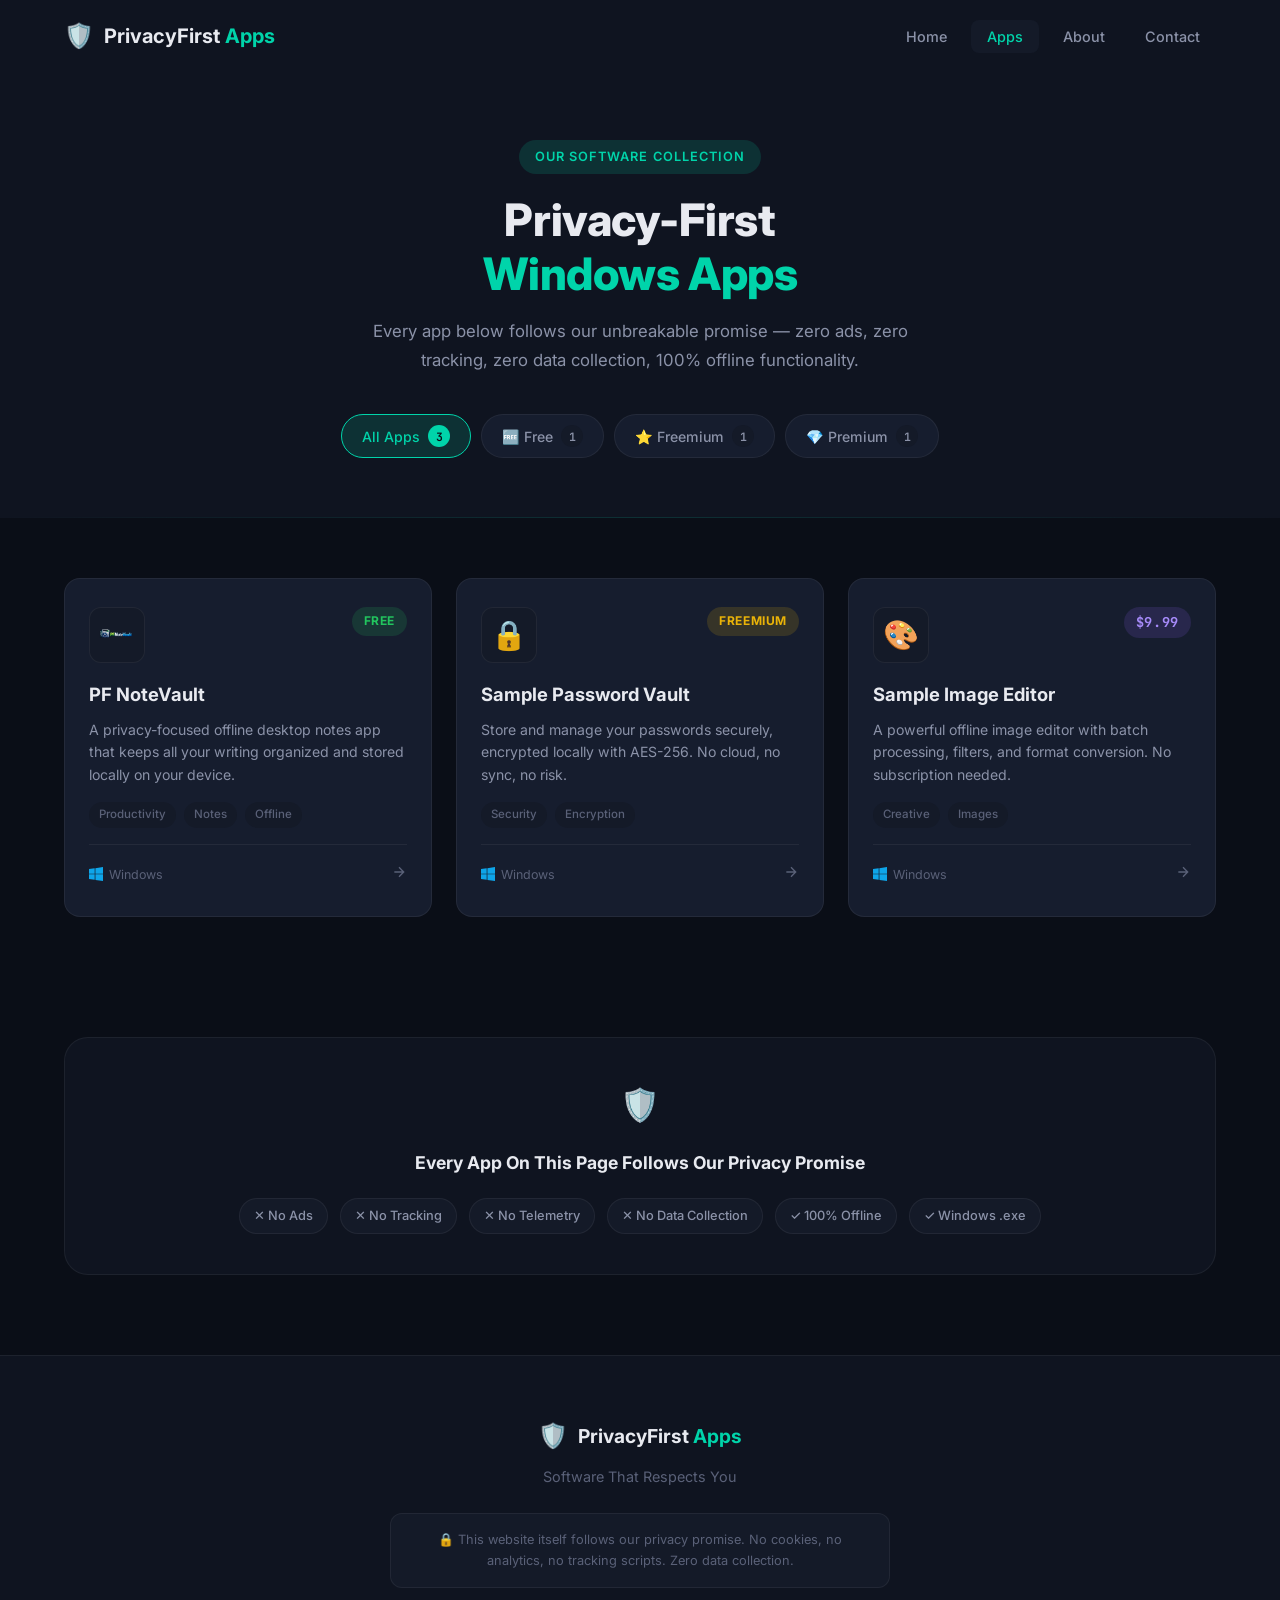
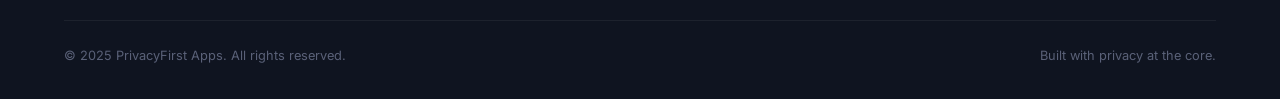
==== apps.html @ 4404ac3d "Update apps.html" ====
<!DOCTYPE html>
<html lang="en">
<head>
    <meta charset="UTF-8">
    <meta name="viewport" content="width=device-width, initial-scale=1.0">
    <meta name="description" content="Browse all PrivacyFirst Apps — privacy-first Windows desktop applications with no ads, no tracking, and full offline support.">
    <title>All Apps — PrivacyFirst Apps</title>

    <link rel="stylesheet" href="style.css">
    <link rel="stylesheet" href="app-styles.css">
    <link rel="icon" href="data:image/svg+xml,<svg xmlns='http://www.w3.org/2000/svg' viewBox='0 0 100 100'><text y='.9em' font-size='90'>🛡️</text></svg>">

    <link rel="preconnect" href="https://fonts.googleapis.com">
    <link rel="preconnect" href="https://fonts.gstatic.com" crossorigin>
    <link href="https://fonts.googleapis.com/css2?family=Inter:wght@300;400;500;600;700;800;900&family=JetBrains+Mono:wght@400;500&display=swap" rel="stylesheet">
</head>
<body>

    <!-- ===== NAVIGATION ===== -->
    <nav class="navbar scrolled" id="navbar">
        <div class="container nav-container">
            <a href="index.html" class="nav-brand">
                <span class="brand-icon">🛡️</span>
                <span class="brand-text">PrivacyFirst <span class="brand-accent">Apps</span></span>
            </a>
            <button class="nav-toggle" id="navToggle" aria-label="Toggle menu">
                <span class="hamburger"></span>
            </button>
            <ul class="nav-links" id="navLinks">
                <li><a href="index.html" class="nav-link">Home</a></li>
                <li><a href="apps.html" class="nav-link active">Apps</a></li>
                <li><a href="index.html#about" class="nav-link">About</a></li>
                <li><a href="index.html#contact" class="nav-link">Contact</a></li>
            </ul>
        </div>
    </nav>

    <!-- ===== APP STORE HERO ===== -->
    <section class="store-hero">
        <div class="container">
            <div class="store-hero-content">
                <span class="section-tag">Our Software Collection</span>
                <h1 class="section-title">Privacy-First<br><span class="highlight">Windows Apps</span></h1>
                <p class="section-subtitle">Every app below follows our unbreakable promise — zero ads, zero tracking, zero data collection, 100% offline functionality.</p>
            </div>

            <!-- FILTER BUTTONS -->
            <div class="store-filters">
                <button class="filter-btn active" data-filter="all">
                    All Apps
                    <span class="filter-count" id="count-all">0</span>
                </button>
                <button class="filter-btn" data-filter="free">
                    🆓 Free
                    <span class="filter-count" id="count-free">0</span>
                </button>
                <button class="filter-btn" data-filter="freemium">
                    ⭐ Freemium
                    <span class="filter-count" id="count-freemium">0</span>
                </button>
                <button class="filter-btn" data-filter="paid">
                    💎 Premium
                    <span class="filter-count" id="count-paid">0</span>
                </button>
            </div>
        </div>
    </section>

    <!-- ===== APP GRID ===== -->
    <section class="store-grid-section">
        <div class="container">
            <div class="app-grid" id="appGrid">

                               <!-- APP 1: PF NoteVault -->
                <a href="apps/pf-notevault.html" class="app-card" data-category="free">
                    <div class="app-card-header">
                            <div class="app-icon-wrapper">
                            <img src="assets/images/pf-notevault-icon.png" 
                                 alt="PF NoteVault" 
                                 style="width: 40px; height: 40px; border-radius: 8px;">
                        </div>
                        <span class="app-pricing free">Free</span>
                    </div>
                    <h3 class="app-name">PF NoteVault</h3>
                    <p class="app-short-desc">A privacy-focused offline desktop notes app that keeps all your writing organized and stored locally on your device.</p>
                    <div class="app-card-tags">
                        <span class="app-tag">Productivity</span>
                        <span class="app-tag">Notes</span>
                        <span class="app-tag">Offline</span>
                    </div>
                    <div class="app-card-footer">
                        <span class="app-platform">
                            <svg width="14" height="14" viewBox="0 0 24 24" fill="currentColor"><path d="M0 3.449L9.75 2.1v9.451H0m10.949-9.602L24 0v11.4H10.949M0 12.6h9.75v9.451L0 20.699M10.949 12.6H24V24l-12.9-1.801"/></svg>
                            Windows
                        </span>
                        <span class="app-card-arrow">
                            <svg width="16" height="16" viewBox="0 0 24 24" fill="none" stroke="currentColor" stroke-width="2"><path d="M5 12h14M12 5l7 7-7 7"/></svg>
                        </span>
                    </div>
                </a>

                <!--
                ==========================================
                TO ADD MORE APPS LATER:
                1. Copy the app card above
                2. Paste it below
                3. Change: href, data-category, emoji, 
                   name, description, tags, pricing
                ==========================================
                -->

                <!-- APP 2: EXAMPLE FREEMIUM APP -->
                <a href="apps/sample-app-2.html" class="app-card" data-category="freemium">
                    <div class="app-card-header">
                        <div class="app-icon-wrapper">
                            <span class="app-icon-emoji">🔒</span>
                        </div>
                        <span class="app-pricing freemium">Freemium</span>
                    </div>
                    <h3 class="app-name">Sample Password Vault</h3>
                    <p class="app-short-desc">Store and manage your passwords securely, encrypted locally with AES-256. No cloud, no sync, no risk.</p>
                    <div class="app-card-tags">
                        <span class="app-tag">Security</span>
                        <span class="app-tag">Encryption</span>
                    </div>
                    <div class="app-card-footer">
                        <span class="app-platform">
                            <svg width="14" height="14" viewBox="0 0 24 24" fill="currentColor"><path d="M0 3.449L9.75 2.1v9.451H0m10.949-9.602L24 0v11.4H10.949M0 12.6h9.75v9.451L0 20.699M10.949 12.6H24V24l-12.9-1.801"/></svg>
                            Windows
                        </span>
                        <span class="app-card-arrow">
                            <svg width="16" height="16" viewBox="0 0 24 24" fill="none" stroke="currentColor" stroke-width="2"><path d="M5 12h14M12 5l7 7-7 7"/></svg>
                        </span>
                    </div>
                </a>

                <!-- APP 3: EXAMPLE PAID APP -->
                <a href="apps/sample-app-3.html" class="app-card" data-category="paid">
                    <div class="app-card-header">
                        <div class="app-icon-wrapper">
                            <span class="app-icon-emoji">🎨</span>
                        </div>
                        <span class="app-pricing paid">$9.99</span>
                    </div>
                    <h3 class="app-name">Sample Image Editor</h3>
                    <p class="app-short-desc">A powerful offline image editor with batch processing, filters, and format conversion. No subscription needed.</p>
                    <div class="app-card-tags">
                        <span class="app-tag">Creative</span>
                        <span class="app-tag">Images</span>
                    </div>
                    <div class="app-card-footer">
                        <span class="app-platform">
                            <svg width="14" height="14" viewBox="0 0 24 24" fill="currentColor"><path d="M0 3.449L9.75 2.1v9.451H0m10.949-9.602L24 0v11.4H10.949M0 12.6h9.75v9.451L0 20.699M10.949 12.6H24V24l-12.9-1.801"/></svg>
                            Windows
                        </span>
                        <span class="app-card-arrow">
                            <svg width="16" height="16" viewBox="0 0 24 24" fill="none" stroke="currentColor" stroke-width="2"><path d="M5 12h14M12 5l7 7-7 7"/></svg>
                        </span>
                    </div>
                </a>

            </div>

            <!-- EMPTY STATE (shows when filter has no results) -->
            <div class="empty-state" id="emptyState" style="display: none;">
                <span class="empty-icon">📭</span>
                <h3>No apps in this category yet</h3>
                <p>We are working on adding more apps. Check back soon.</p>
            </div>
        </div>
    </section>

    <!-- ===== PRIVACY REMINDER ===== -->
    <section class="store-privacy-reminder">
        <div class="container">
            <div class="privacy-reminder-card">
                <div class="privacy-reminder-icon">🛡️</div>
                <h3>Every App On This Page Follows Our Privacy Promise</h3>
                <div class="privacy-reminder-badges">
                    <span>✕ No Ads</span>
                    <span>✕ No Tracking</span>
                    <span>✕ No Telemetry</span>
                    <span>✕ No Data Collection</span>
                    <span>✓ 100% Offline</span>
                    <span>✓ Windows .exe</span>
                </div>
            </div>
        </div>
    </section>

    <!-- ===== FOOTER ===== -->
    <footer class="footer">
        <div class="container">
            <div class="footer-content">
                <div class="footer-brand">
                    <span class="brand-icon">🛡️</span>
                    <span class="brand-text">PrivacyFirst <span class="brand-accent">Apps</span></span>
                </div>
                <p class="footer-tagline">Software That Respects You</p>
                <div class="footer-privacy-note">
                    <p>🔒 This website itself follows our privacy promise. No cookies, no analytics, no tracking scripts. Zero data collection.</p>
                </div>
            </div>
            <div class="footer-bottom">
                <p>&copy; 2025 PrivacyFirst Apps. All rights reserved.</p>
                <p>Built with privacy at the core.</p>
            </div>
        </div>
    </footer>

    <script src="script.js"></script>
    <script src="app-store.js"></script>
</body>
</html>
---- style.css ----
/* ============================
   CSS VARIABLES & RESET
   ============================ */
:root {
    --bg-primary: #0a0e17;
    --bg-secondary: #0f1420;
    --bg-tertiary: #141a28;
    --bg-card: #161d2e;
    --bg-card-hover: #1a2236;

    --text-primary: #e8eaf0;
    --text-secondary: #8b92a8;
    --text-muted: #5a6178;

    --accent-primary: #00d4aa;
    --accent-primary-dim: rgba(0, 212, 170, 0.15);
    --accent-primary-glow: rgba(0, 212, 170, 0.3);
    --accent-secondary: #0ea5e9;
    --accent-secondary-dim: rgba(14, 165, 233, 0.15);

    --danger: #ef4444;
    --danger-dim: rgba(239, 68, 68, 0.15);

    --success: #22c55e;
    --success-dim: rgba(34, 197, 94, 0.15);

    --border: rgba(255, 255, 255, 0.06);
    --border-hover: rgba(255, 255, 255, 0.12);

    --radius-sm: 8px;
    --radius-md: 12px;
    --radius-lg: 16px;
    --radius-xl: 24px;

    --font-main: 'Inter', -apple-system, BlinkMacSystemFont, sans-serif;
    --font-mono: 'JetBrains Mono', monospace;

    --shadow-sm: 0 2px 8px rgba(0, 0, 0, 0.3);
    --shadow-md: 0 4px 16px rgba(0, 0, 0, 0.4);
    --shadow-lg: 0 8px 32px rgba(0, 0, 0, 0.5);
    --shadow-glow: 0 0 30px rgba(0, 212, 170, 0.15);

    --transition-fast: 0.2s ease;
    --transition-medium: 0.3s ease;
    --transition-slow: 0.5s ease;
}

*,
*::before,
*::after {
    margin: 0;
    padding: 0;
    box-sizing: border-box;
}

html {
    scroll-behavior: smooth;
    scroll-padding-top: 80px;
}

body {
    font-family: var(--font-main);
    background-color: var(--bg-primary);
    color: var(--text-primary);
    line-height: 1.7;
    overflow-x: hidden;
    -webkit-font-smoothing: antialiased;
    -moz-osx-font-smoothing: grayscale;
}

.container {
    max-width: 1200px;
    margin: 0 auto;
    padding: 0 24px;
}

a {
    text-decoration: none;
    color: inherit;
    transition: color var(--transition-fast);
}

img {
    max-width: 100%;
    display: block;
}

code {
    font-family: var(--font-mono);
    background: var(--bg-tertiary);
    padding: 2px 8px;
    border-radius: 4px;
    font-size: 0.85em;
    color: var(--accent-primary);
}

/* ============================
   NAVIGATION
   ============================ */
.navbar {
    position: fixed;
    top: 0;
    left: 0;
    right: 0;
    z-index: 1000;
    padding: 16px 0;
    transition: all var(--transition-medium);
    background: transparent;
}

.navbar.scrolled {
    background: rgba(10, 14, 23, 0.9);
    backdrop-filter: blur(20px);
    -webkit-backdrop-filter: blur(20px);
    border-bottom: 1px solid var(--border);
    padding: 12px 0;
}

.nav-container {
    display: flex;
    align-items: center;
    justify-content: space-between;
}

.nav-brand {
    display: flex;
    align-items: center;
    gap: 10px;
    font-weight: 700;
    font-size: 1.25rem;
    z-index: 1001;
}

.brand-icon {
    font-size: 1.5rem;
}

.brand-accent {
    color: var(--accent-primary);
}

.nav-links {
    display: flex;
    list-style: none;
    gap: 8px;
}

.nav-link {
    padding: 8px 16px;
    border-radius: var(--radius-sm);
    font-size: 0.9rem;
    font-weight: 500;
    color: var(--text-secondary);
    transition: all var(--transition-fast);
    position: relative;
}

.nav-link:hover,
.nav-link.active {
    color: var(--text-primary);
    background: var(--bg-tertiary);
}

.nav-link.active {
    color: var(--accent-primary);
}

.nav-toggle {
    display: none;
    background: none;
    border: none;
    cursor: pointer;
    padding: 8px;
    z-index: 1001;
}

.hamburger {
    display: block;
    width: 24px;
    height: 2px;
    background: var(--text-primary);
    position: relative;
    transition: all var(--transition-fast);
}

.hamburger::before,
.hamburger::after {
    content: '';
    position: absolute;
    width: 24px;
    height: 2px;
    background: var(--text-primary);
    transition: all var(--transition-fast);
}

.hamburger::before { top: -7px; }
.hamburger::after { top: 7px; }

.nav-toggle.active .hamburger {
    background: transparent;
}

.nav-toggle.active .hamburger::before {
    top: 0;
    transform: rotate(45deg);
}

.nav-toggle.active .hamburger::after {
    top: 0;
    transform: rotate(-45deg);
}

/* ============================
   HERO SECTION
   ============================ */
.hero {
    min-height: 100vh;
    display: flex;
    align-items: center;
    justify-content: center;
    position: relative;
    overflow: hidden;
    padding: 120px 0 80px;
}

.hero-bg-effects {
    position: absolute;
    inset: 0;
    pointer-events: none;
}

.hero-glow {
    position: absolute;
    border-radius: 50%;
    filter: blur(100px);
    opacity: 0.4;
}

.hero-glow-1 {
    width: 600px;
    height: 600px;
    background: radial-gradient(circle, var(--accent-primary-glow), transparent 70%);
    top: -200px;
    right: -100px;
    animation: float 8s ease-in-out infinite;
}

.hero-glow-2 {
    width: 400px;
    height: 400px;
    background: radial-gradient(circle, var(--accent-secondary-dim), transparent 70%);
    bottom: -100px;
    left: -100px;
    animation: float 10s ease-in-out infinite reverse;
}

.grid-overlay {
    position: absolute;
    inset: 0;
    background-image:
        linear-gradient(rgba(255, 255, 255, 0.02) 1px, transparent 1px),
        linear-gradient(90deg, rgba(255, 255, 255, 0.02) 1px, transparent 1px);
    background-size: 60px 60px;
    mask-image: radial-gradient(ellipse at center, black 30%, transparent 70%);
    -webkit-mask-image: radial-gradient(ellipse at center, black 30%, transparent 70%);
}

@keyframes float {
    0%, 100% { transform: translate(0, 0); }
    50% { transform: translate(30px, -30px); }
}

.hero-container {
    text-align: center;
    position: relative;
    z-index: 1;
}

.hero-badge {
    display: inline-flex;
    align-items: center;
    gap: 8px;
    padding: 8px 20px;
    background: var(--bg-tertiary);
    border: 1px solid var(--border);
    border-radius: 50px;
    font-size: 0.85rem;
    font-weight: 500;
    color: var(--text-secondary);
    margin-bottom: 32px;
    animation: fadeInUp 0.6s ease forwards;
}

.badge-dot {
    width: 8px;
    height: 8px;
    background: var(--accent-primary);
    border-radius: 50%;
    display: inline-block;
    animation: pulse 2s ease-in-out infinite;
}

@keyframes pulse {
    0%, 100% { opacity: 1; transform: scale(1); }
    50% { opacity: 0.5; transform: scale(1.2); }
}

.hero-title {
    font-size: clamp(2.5rem, 6vw, 4.5rem);
    font-weight: 800;
    line-height: 1.1;
    margin-bottom: 24px;
    letter-spacing: -0.02em;
    animation: fadeInUp 0.6s ease 0.1s forwards;
    opacity: 0;
}

.hero-highlight {
    background: linear-gradient(135deg, var(--accent-primary), var(--accent-secondary));
    -webkit-background-clip: text;
    -webkit-text-fill-color: transparent;
    background-clip: text;
}

.hero-subtitle {
    font-size: clamp(1rem, 2vw, 1.25rem);
    color: var(--text-secondary);
    max-width: 640px;
    margin: 0 auto 40px;
    line-height: 1.8;
    animation: fadeInUp 0.6s ease 0.2s forwards;
    opacity: 0;
}

.hero-cta {
    display: flex;
    gap: 16px;
    justify-content: center;
    flex-wrap: wrap;
    margin-bottom: 64px;
    animation: fadeInUp 0.6s ease 0.3s forwards;
    opacity: 0;
}

.btn {
    display: inline-flex;
    align-items: center;
    gap: 8px;
    padding: 14px 28px;
    border-radius: var(--radius-md);
    font-size: 0.95rem;
    font-weight: 600;
    font-family: var(--font-main);
    cursor: pointer;
    border: none;
    transition: all var(--transition-medium);
}

.btn-primary {
    background: linear-gradient(135deg, var(--accent-primary), #00b894);
    color: var(--bg-primary);
    box-shadow: 0 4px 20px rgba(0, 212, 170, 0.3);
}

.btn-primary:hover {
    transform: translateY(-2px);
    box-shadow: 0 8px 30px rgba(0, 212, 170, 0.4);
}

.btn-secondary {
    background: var(--bg-tertiary);
    color: var(--text-primary);
    border: 1px solid var(--border);
}

.btn-secondary:hover {
    background: var(--bg-card);
    border-color: var(--border-hover);
    transform: translateY(-2px);
}

.hero-stats {
    display: flex;
    align-items: center;
    justify-content: center;
    gap: 32px;
    flex-wrap: wrap;
    animation: fadeInUp 0.6s ease 0.4s forwards;
    opacity: 0;
}

.stat {
    text-align: center;
}

.stat-number {
    display: block;
    font-size: 2rem;
    font-weight: 800;
    color: var(--accent-primary);
    font-family: var(--font-mono);
}

.stat-label {
    font-size: 0.8rem;
    color: var(--text-muted);
    text-transform: uppercase;
    letter-spacing: 0.05em;
    font-weight: 500;
}

.stat-divider {
    width: 1px;
    height: 40px;
    background: var(--border);
}

.scroll-indicator {
    position: absolute;
    bottom: 32px;
    left: 50%;
    transform: translateX(-50%);
    animation: bounce 2s ease infinite;
}

.scroll-arrow {
    width: 24px;
    height: 24px;
    border-right: 2px solid var(--text-muted);
    border-bottom: 2px solid var(--text-muted);
    transform: rotate(45deg);
}

@keyframes bounce {
    0%, 100% { transform: translateX(-50%) translateY(0); }
    50% { transform: translateX(-50%) translateY(10px); }
}

@keyframes fadeInUp {
    from { opacity: 0; transform: translateY(30px); }
    to { opacity: 1; transform: translateY(0); }
}

/* ============================
   SECTION COMMON STYLES
   ============================ */
.section-header {
    text-align: center;
    margin-bottom: 64px;
}

.section-tag {
    display: inline-block;
    padding: 6px 16px;
    background: var(--accent-primary-dim);
    color: var(--accent-primary);
    border-radius: 50px;
    font-size: 0.8rem;
    font-weight: 600;
    text-transform: uppercase;
    letter-spacing: 0.08em;
    margin-bottom: 20px;
}

.section-title {
    font-size: clamp(1.8rem, 4vw, 2.8rem);
    font-weight: 800;
    line-height: 1.2;
    margin-bottom: 16px;
    letter-spacing: -0.01em;
}

.highlight {
    color: var(--accent-primary);
}

.section-subtitle {
    font-size: 1.05rem;
    color: var(--text-secondary);
    max-width: 600px;
    margin: 0 auto;
    line-height: 1.7;
}

/* ============================
   PRIVACY PROMISE SECTION
   ============================ */
.promise-section {
    padding: 120px 0;
    background: var(--bg-secondary);
    position: relative;
}

.promise-section::before {
    content: '';
    position: absolute;
    top: 0;
    left: 0;
    right: 0;
    height: 1px;
    background: linear-gradient(90deg, transparent, var(--accent-primary-dim), transparent);
}

.promise-grid {
    display: grid;
    grid-template-columns: repeat(auto-fit, minmax(260px, 1fr));
    gap: 24px;
}

.promise-card {
    background: var(--bg-card);
    border: 1px solid var(--border);
    border-radius: var(--radius-lg);
    padding: 36px 28px;
    transition: all var(--transition-medium);
    position: relative;
    overflow: hidden;
}

.promise-card::before {
    content: '';
    position: absolute;
    top: 0;
    left: 0;
    right: 0;
    height: 3px;
    background: linear-gradient(90deg, var(--accent-primary), var(--accent-secondary));
    opacity: 0;
    transition: opacity var(--transition-medium);
}

.promise-card:hover {
    background: var(--bg-card-hover);
    border-color: var(--border-hover);
    transform: translateY(-4px);
    box-shadow: var(--shadow-lg);
}

.promise-card:hover::before {
    opacity: 1;
}

.promise-icon {
    width: 64px;
    height: 64px;
    display: flex;
    align-items: center;
    justify-content: center;
    background: var(--accent-primary-dim);
    border-radius: var(--radius-md);
    margin-bottom: 20px;
    color: var(--accent-primary);
}

.promise-title {
    font-size: 1.25rem;
    font-weight: 700;
    margin-bottom: 12px;
}

.promise-desc {
    color: var(--text-secondary);
    font-size: 0.92rem;
    line-height: 1.7;
    margin-bottom: 16px;
}

.promise-badge {
    display: inline-block;
    padding: 4px 12px;
    background: var(--success-dim);
    color: var(--success);
    border-radius: 50px;
    font-size: 0.75rem;
    font-weight: 600;
}

/* ============================
   WHY DIFFERENT SECTION
   ============================ */
.why-section {
    padding: 120px 0;
    background: var(--bg-primary);
}

.comparison-wrapper {
    display: grid;
    grid-template-columns: 1fr auto 1fr;
    gap: 32px;
    align-items: stretch;
    margin-bottom: 48px;
}

.comparison-card {
    border-radius: var(--radius-lg);
    padding: 36px 28px;
    border: 1px solid var(--border);
}

.comparison-others {
    background: var(--bg-secondary);
}

.comparison-us {
    background: var(--bg-card);
    border-color: var(--accent-primary);
    box-shadow: var(--shadow-glow);
}

.comparison-header {
    display: flex;
    align-items: center;
    gap: 12px;
    margin-bottom: 24px;
    padding-bottom: 16px;
    border-bottom: 1px solid var(--border);
}

.comparison-header h3 {
    font-size: 1.2rem;
    font-weight: 700;
}

.comparison-icon {
    font-size: 1.5rem;
}

.comparison-vs {
    display: flex;
    align-items: center;
    justify-content: center;
    font-size: 1rem;
    font-weight: 800;
    color: var(--text-muted);
    background: var(--bg-tertiary);
    width: 48px;
    height: 48px;
    border-radius: 50%;
    align-self: center;
    border: 1px solid var(--border);
}

.comparison-list {
    list-style: none;
    display: flex;
    flex-direction: column;
    gap: 14px;
}

.comparison-item {
    display: flex;
    align-items: flex-start;
    gap: 12px;
    font-size: 0.9rem;
    line-height: 1.5;
}

.comparison-item svg {
    flex-shrink: 0;
    margin-top: 2px;
}

.comparison-item.negative {
    color: var(--text-secondary);
}

.comparison-item.negative svg {
    color: var(--danger);
}

.comparison-item.positive {
    color: var(--text-primary);
}

.comparison-item.positive svg {
    color: var(--success);
}

.why-bottom-quote {
    text-align: center;
}

.why-bottom-quote blockquote {
    font-size: clamp(1.1rem, 2.5vw, 1.5rem);
    font-weight: 600;
    color: var(--text-secondary);
    font-style: italic;
    position: relative;
    padding: 24px 40px;
    background: var(--bg-secondary);
    border-radius: var(--radius-lg);
    border-left: 4px solid var(--accent-primary);
}

.why-bottom-quote em {
    color: var(--accent-primary);
    font-style: italic;
}

/* ============================
   HOW IT WORKS SECTION
   ============================ */
.how-section {
    padding: 120px 0;
    background: var(--bg-secondary);
    position: relative;
}

.how-section::before {
    content: '';
    position: absolute;
    top: 0;
    left: 0;
    right: 0;
    height: 1px;
    background: linear-gradient(90deg, transparent, var(--accent-primary-dim), transparent);
}

.steps-grid {
    display: flex;
    align-items: center;
    justify-content: center;
    gap: 16px;
    flex-wrap: wrap;
}

.step-card {
    background: var(--bg-card);
    border: 1px solid var(--border);
    border-radius: var(--radius-lg);
    padding: 36px 28px;
    text-align: center;
    flex: 1;
    min-width: 220px;
    max-width: 300px;
    transition: all var(--transition-medium);
}

.step-card:hover {
    transform: translateY(-4px);
    border-color: var(--border-hover);
    box-shadow: var(--shadow-lg);
}

.step-number {
    font-family: var(--font-mono);
    font-size: 0.8rem;
    font-weight: 600;
    color: var(--accent-primary);
    margin-bottom: 16px;
    letter-spacing: 0.05em;
}

.step-icon {
    width: 64px;
    height: 64px;
    display: flex;
    align-items: center;
    justify-content: center;
    background: var(--accent-primary-dim);
    border-radius: var(--radius-md);
    margin: 0 auto 16px;
    color: var(--accent-primary);
}

.step-card h3 {
    font-size: 1.15rem;
    font-weight: 700;
    margin-bottom: 8px;
}

.step-card p {
    color: var(--text-secondary);
    font-size: 0.88rem;
    line-height: 1.6;
}

.step-connector {
    color: var(--text-muted);
    flex-shrink: 0;
}

/* ============================
   APPS SECTION
   ============================ */
.apps-section {
    padding: 120px 0;
    background: var(--bg-primary);
}

.coming-soon-card {
    background: var(--bg-card);
    border: 1px solid var(--border);
    border-radius: var(--radius-xl);
    padding: 60px 40px;
    text-align: center;
    max-width: 700px;
    margin: 0 auto 48px;
    position: relative;
    overflow: hidden;
}

.coming-soon-card::before {
    content: '';
    position: absolute;
    top: 0;
    left: 0;
    right: 0;
    height: 3px;
    background: linear-gradient(90deg, var(--accent-primary), var(--accent-secondary), var(--accent-primary));
    background-size: 200% 100%;
    animation: shimmer 3s linear infinite;
}

@keyframes shimmer {
    0% { background-position: -200% 0; }
    100% { background-position: 200% 0; }
}

.coming-soon-icon {
    color: var(--accent-primary);
    margin-bottom: 24px;
    opacity: 0.6;
}

.coming-soon-title {
    font-size: 1.5rem;
    font-weight: 700;
    margin-bottom: 16px;
}

.coming-soon-text {
    color: var(--text-secondary);
    font-size: 1rem;
    line-height: 1.7;
    margin-bottom: 28px;
}

.coming-soon-features {
    display: flex;
    flex-wrap: wrap;
    gap: 10px;
    justify-content: center;
    margin-bottom: 28px;
}

.feature-chip {
    padding: 6px 14px;
    background: var(--bg-tertiary);
    border: 1px solid var(--border);
    border-radius: 50px;
    font-size: 0.82rem;
    font-weight: 500;
    color: var(--text-secondary);
}

.coming-soon-notify p {
    font-size: 0.9rem;
    color: var(--text-muted);
}

.windows-badge-section {
    display: flex;
    justify-content: center;
}

.windows-badge {
    display: flex;
    align-items: center;
    gap: 16px;
    padding: 20px 32px;
    background: var(--bg-secondary);
    border: 1px solid var(--border);
    border-radius: var(--radius-lg);
    max-width: 500px;
}

.windows-badge svg {
    color: var(--accent-secondary);
    flex-shrink: 0;
}

.windows-badge strong {
    display: block;
    font-size: 0.95rem;
    margin-bottom: 4px;
}

.windows-badge span {
    display: block;
    font-size: 0.82rem;
    color: var(--text-muted);
}

/* ============================
   ABOUT SECTION
   ============================ */
.about-section {
    padding: 120px 0;
    background: var(--bg-secondary);
    position: relative;
}

.about-section::before {
    content: '';
    position: absolute;
    top: 0;
    left: 0;
    right: 0;
    height: 1px;
    background: linear-gradient(90deg, transparent, var(--accent-primary-dim), transparent);
}

.about-grid {
    display: grid;
    grid-template-columns: 1fr 1fr;
    gap: 64px;
    align-items: start;
}

.about-content .section-tag {
    display: inline-block;
    margin-bottom: 16px;
}

.about-content .section-title {
    text-align: left;
    margin-bottom: 24px;
}

.about-content p {
    color: var(--text-secondary);
    margin-bottom: 16px;
    font-size: 0.95rem;
    line-height: 1.8;
}

.about-quote {
    margin: 24px 0;
    padding: 20px 24px;
    border-left: 3px solid var(--accent-primary);
    background: var(--bg-tertiary);
    border-radius: 0 var(--radius-sm) var(--radius-sm) 0;
    font-size: 1rem;
    font-weight: 500;
    color: var(--text-primary);
    font-style: italic;
}

.about-values {
    display: grid;
    grid-template-columns: 1fr 1fr;
    gap: 16px;
}

.value-card {
    background: var(--bg-card);
    border: 1px solid var(--border);
    border-radius: var(--radius-md);
    padding: 24px;
    transition: all var(--transition-medium);
}

.value-card:hover {
    border-color: var(--border-hover);
    transform: translateY(-2px);
}

.value-icon {
    font-size: 1.5rem;
    margin-bottom: 12px;
}

.value-card h4 {
    font-size: 0.95rem;
    font-weight: 700;
    margin-bottom: 8px;
}

.value-card p {
    color: var(--text-secondary);
    font-size: 0.82rem;
    line-height: 1.6;
}

/* ============================
   CONTACT SECTION
   ============================ */
.contact-section {
    padding: 120px 0;
    background: var(--bg-primary);
}

.contact-card {
    max-width: 480px;
    margin: 0 auto;
    text-align: center;
}

.contact-method {
    background: var(--bg-card);
    border: 1px solid var(--border);
    border-radius: var(--radius-xl);
    padding: 48px 36px;
    transition: all var(--transition-medium);
}

.contact-method:hover {
    border-color: var(--border-hover);
    box-shadow: var(--shadow-lg);
}

.contact-icon {
    width: 64px;
    height: 64px;
    display: flex;
    align-items: center;
    justify-content: center;
    background: var(--accent-primary-dim);
    border-radius: var(--radius-md);
    margin: 0 auto 20px;
    color: var(--accent-primary);
}

.contact-method h3 {
    font-size: 1.25rem;
    font-weight: 700;
    margin-bottom: 16px;
}

.contact-email {
    display: inline-block;
    padding: 12px 24px;
    background: var(--bg-tertiary);
    border: 1px solid var(--border);
    border-radius: var(--radius-sm);
    font-family: var(--font-mono);
    font-size: 1rem;
    color: var(--accent-primary);
    margin-bottom: 12px;
    transition: all var(--transition-fast);
}

.contact-email:hover {
    background: var(--accent-primary-dim);
    border-color: var(--accent-primary);
}

.contact-method p {
    color: var(--text-muted);
    font-size: 0.85rem;
}

/* ============================
   FOOTER
   ============================ */
.footer {
    padding: 60px 0 32px;
    background: var(--bg-secondary);
    border-top: 1px solid var(--border);
}

.footer-content {
    text-align: center;
    margin-bottom: 32px;
}

.footer-brand {
    display: flex;
    align-items: center;
    justify-content: center;
    gap: 10px;
    font-weight: 700;
    font-size: 1.2rem;
    margin-bottom: 8px;
}

.footer-tagline {
    color: var(--text-muted);
    font-size: 0.9rem;
    margin-bottom: 24px;
}

.footer-privacy-note {
    max-width: 500px;
    margin: 0 auto;
    padding: 16px 24px;
    background: var(--bg-tertiary);
    border-radius: var(--radius-md);
    border: 1px solid var(--border);
}

.footer-privacy-note p {
    font-size: 0.8rem;
    color: var(--text-muted);
    line-height: 1.6;
}

.footer-bottom {
    display: flex;
    justify-content: space-between;
    align-items: center;
    padding-top: 24px;
    border-top: 1px solid var(--border);
}

.footer-bottom p {
    font-size: 0.8rem;
    color: var(--text-muted);
}

/* ============================
   SCROLL ANIMATIONS
   ============================ */
.promise-card,
.step-card,
.coming-soon-card,
.value-card,
.comparison-card,
.contact-method {
    opacity: 0;
    transform: translateY(30px);
    transition: all 0.6s cubic-bezier(0.16, 1, 0.3, 1);
}

.promise-card.visible,
.step-card.visible,
.coming-soon-card.visible,
.value-card.visible,
.comparison-card.visible,
.contact-method.visible {
    opacity: 1;
    transform: translateY(0);
}

.promise-card:nth-child(2) { transition-delay: 0.1s; }
.promise-card:nth-child(3) { transition-delay: 0.2s; }
.promise-card:nth-child(4) { transition-delay: 0.3s; }

/* ============================
   RESPONSIVE DESIGN
   ============================ */
@media (max-width: 1024px) {
    .about-grid {
        grid-template-columns: 1fr;
        gap: 48px;
    }

    .about-content .section-title {
        text-align: center;
    }

    .about-content {
        text-align: center;
    }

    .about-quote {
        text-align: left;
    }
}

@media (max-width: 768px) {
    .nav-toggle {
        display: block;
    }

    .nav-links {
        position: fixed;
        top: 0;
        left: 0;
        right: 0;
        bottom: 0;
        background: var(--bg-primary);
        flex-direction: column;
        align-items: center;
        justify-content: center;
        gap: 8px;
        opacity: 0;
        visibility: hidden;
        transition: all var(--transition-medium);
    }

    .nav-links.active {
        opacity: 1;
        visibility: visible;
    }

    .nav-link {
        font-size: 1.1rem;
        padding: 12px 24px;
    }

    .comparison-wrapper {
        grid-template-columns: 1fr;
    }

    .comparison-vs {
        margin: 0 auto;
    }

    .hero-stats {
        gap: 24px;
    }

    .stat-divider {
        display: none;
    }

    .steps-grid {
        flex-direction: column;
    }

    .step-connector {
        transform: rotate(90deg);
    }

    .step-card {
        max-width: 100%;
    }

    .about-values {
        grid-template-columns: 1fr;
    }

    .footer-bottom {
        flex-direction: column;
        gap: 8px;
        text-align: center;
    }

    .coming-soon-card {
        padding: 40px 24px;
    }

    .hero {
        padding: 100px 0 60px;
    }
}

@media (max-width: 480px) {
    .container {
        padding: 0 16px;
    }

    .hero-title {
        font-size: 2rem;
    }

    .section-title {
        font-size: 1.6rem;
    }

    .hero-cta {
        flex-direction: column;
        align-items: center;
    }

    .btn {
        width: 100%;
        max-width: 280px;
        justify-content: center;
    }

    .windows-badge {
        flex-direction: column;
        text-align: center;
    }
}
---- app-styles.css ----
/* ============================
   APP STORE STYLES
   ============================ */

/* ===== STORE HERO ===== */
.store-hero {
    padding: 140px 0 60px;
    background: var(--bg-secondary);
    text-align: center;
    position: relative;
}

.store-hero::after {
    content: '';
    position: absolute;
    bottom: 0;
    left: 0;
    right: 0;
    height: 1px;
    background: linear-gradient(90deg, transparent, var(--accent-primary-dim), transparent);
}

.store-hero-content {
    margin-bottom: 40px;
}

/* ===== FILTER BUTTONS ===== */
.store-filters {
    display: flex;
    justify-content: center;
    gap: 10px;
    flex-wrap: wrap;
}

.filter-btn {
    display: inline-flex;
    align-items: center;
    gap: 8px;
    padding: 10px 20px;
    background: var(--bg-card);
    border: 1px solid var(--border);
    border-radius: 50px;
    color: var(--text-secondary);
    font-family: var(--font-main);
    font-size: 0.88rem;
    font-weight: 500;
    cursor: pointer;
    transition: all var(--transition-fast);
}

.filter-btn:hover {
    border-color: var(--border-hover);
    color: var(--text-primary);
    background: var(--bg-card-hover);
}

.filter-btn.active {
    background: var(--accent-primary-dim);
    border-color: var(--accent-primary);
    color: var(--accent-primary);
}

.filter-count {
    display: inline-flex;
    align-items: center;
    justify-content: center;
    min-width: 22px;
    height: 22px;
    padding: 0 6px;
    background: var(--bg-tertiary);
    border-radius: 50px;
    font-size: 0.72rem;
    font-weight: 600;
    font-family: var(--font-mono);
}

.filter-btn.active .filter-count {
    background: var(--accent-primary);
    color: var(--bg-primary);
}

/* ===== APP GRID ===== */
.store-grid-section {
    padding: 60px 0 120px;
    background: var(--bg-primary);
}

.app-grid {
    display: grid;
    grid-template-columns: repeat(auto-fill, minmax(300px, 1fr));
    gap: 24px;
}

/* ===== APP CARD ===== */
.app-card {
    background: var(--bg-card);
    border: 1px solid var(--border);
    border-radius: var(--radius-lg);
    padding: 28px 24px;
    display: flex;
    flex-direction: column;
    transition: all var(--transition-medium);
    cursor: pointer;
    text-decoration: none;
    color: inherit;
    position: relative;
    overflow: hidden;
}

.app-card::before {
    content: '';
    position: absolute;
    top: 0;
    left: 0;
    right: 0;
    height: 3px;
    background: linear-gradient(90deg, var(--accent-primary), var(--accent-secondary));
    opacity: 0;
    transition: opacity var(--transition-medium);
}

.app-card:hover {
    border-color: var(--border-hover);
    transform: translateY(-6px);
    box-shadow: var(--shadow-lg), var(--shadow-glow);
}

.app-card:hover::before {
    opacity: 1;
}

.app-card.hidden {
    display: none;
}

.app-card-header {
    display: flex;
    align-items: flex-start;
    justify-content: space-between;
    margin-bottom: 16px;
}

.app-icon-wrapper {
    width: 56px;
    height: 56px;
    display: flex;
    align-items: center;
    justify-content: center;
    background: var(--bg-tertiary);
    border: 1px solid var(--border);
    border-radius: var(--radius-md);
}

.app-icon-emoji {
    font-size: 1.8rem;
}

/* ===== PRICING BADGES ===== */
.app-pricing {
    padding: 4px 12px;
    border-radius: 50px;
    font-size: 0.75rem;
    font-weight: 700;
    text-transform: uppercase;
    letter-spacing: 0.05em;
}

.app-pricing.free {
    background: var(--success-dim);
    color: var(--success);
}

.app-pricing.freemium {
    background: rgba(234, 179, 8, 0.15);
    color: #eab308;
}

.app-pricing.paid {
    background: rgba(139, 92, 246, 0.15);
    color: #a78bfa;
    text-transform: none;
    font-family: var(--font-mono);
    font-size: 0.85rem;
}

/* ===== APP CARD CONTENT ===== */
.app-name {
    font-size: 1.15rem;
    font-weight: 700;
    margin-bottom: 8px;
    color: var(--text-primary);
}

.app-short-desc {
    font-size: 0.88rem;
    color: var(--text-secondary);
    line-height: 1.6;
    margin-bottom: 16px;
    flex-grow: 1;
}

.app-card-tags {
    display: flex;
    gap: 8px;
    flex-wrap: wrap;
    margin-bottom: 16px;
}

.app-tag {
    padding: 3px 10px;
    background: var(--bg-tertiary);
    border-radius: 50px;
    font-size: 0.72rem;
    font-weight: 500;
    color: var(--text-muted);
}

.app-card-footer {
    display: flex;
    align-items: center;
    justify-content: space-between;
    padding-top: 16px;
    border-top: 1px solid var(--border);
}

.app-platform {
    display: flex;
    align-items: center;
    gap: 6px;
    font-size: 0.78rem;
    color: var(--text-muted);
}

.app-platform svg {
    color: var(--accent-secondary);
}

.app-card-arrow {
    color: var(--text-muted);
    transition: all var(--transition-fast);
}

.app-card:hover .app-card-arrow {
    color: var(--accent-primary);
    transform: translateX(4px);
}

/* ===== EMPTY STATE ===== */
.empty-state {
    text-align: center;
    padding: 80px 20px;
}

.empty-icon {
    font-size: 3rem;
    display: block;
    margin-bottom: 16px;
}

.empty-state h3 {
    font-size: 1.2rem;
    margin-bottom: 8px;
    color: var(--text-secondary);
}

.empty-state p {
    color: var(--text-muted);
    font-size: 0.9rem;
}

/* ===== PRIVACY REMINDER ===== */
.store-privacy-reminder {
    padding: 0 0 80px;
    background: var(--bg-primary);
}

.privacy-reminder-card {
    background: var(--bg-secondary);
    border: 1px solid var(--border);
    border-radius: var(--radius-xl);
    padding: 40px;
    text-align: center;
}

.privacy-reminder-icon {
    font-size: 2rem;
    margin-bottom: 16px;
}

.privacy-reminder-card h3 {
    font-size: 1.1rem;
    font-weight: 700;
    margin-bottom: 20px;
    color: var(--text-primary);
}

.privacy-reminder-badges {
    display: flex;
    justify-content: center;
    flex-wrap: wrap;
    gap: 12px;
}

.privacy-reminder-badges span {
    padding: 6px 14px;
    background: var(--bg-tertiary);
    border: 1px solid var(--border);
    border-radius: 50px;
    font-size: 0.8rem;
    color: var(--text-secondary);
    font-weight: 500;
}

/* ============================
   INDIVIDUAL APP PAGE STYLES
   ============================ */

/* ===== APP PAGE HERO ===== */
.app-hero {
    padding: 140px 0 80px;
    background: var(--bg-secondary);
    position: relative;
}

.app-hero::after {
    content: '';
    position: absolute;
    bottom: 0;
    left: 0;
    right: 0;
    height: 1px;
    background: linear-gradient(90deg, transparent, var(--accent-primary-dim), transparent);
}

.app-hero-grid {
    display: grid;
    grid-template-columns: 1fr 1fr;
    gap: 64px;
    align-items: center;
}

.app-hero-info .section-tag {
    margin-bottom: 16px;
}

.app-title {
    font-size: clamp(2rem, 4vw, 3rem);
    font-weight: 800;
    line-height: 1.1;
    margin-bottom: 8px;
}

.app-version {
    font-family: var(--font-mono);
    font-size: 0.85rem;
    color: var(--text-muted);
    margin-bottom: 20px;
}

.app-description {
    font-size: 1.05rem;
    color: var(--text-secondary);
    line-height: 1.8;
    margin-bottom: 28px;
}

.app-meta-badges {
    display: flex;
    flex-wrap: wrap;
    gap: 10px;
    margin-bottom: 32px;
}

.app-meta-badge {
    display: inline-flex;
    align-items: center;
    gap: 6px;
    padding: 6px 14px;
    background: var(--bg-tertiary);
    border: 1px solid var(--border);
    border-radius: 50px;
    font-size: 0.8rem;
    color: var(--text-secondary);
}

.app-cta-buttons {
    display: flex;
    gap: 16px;
    flex-wrap: wrap;
}

.btn-download {
    background: linear-gradient(135deg, var(--accent-primary), #00b894);
    color: var(--bg-primary);
    padding: 16px 32px;
    font-size: 1rem;
    box-shadow: 0 4px 20px rgba(0, 212, 170, 0.3);
}

.btn-download:hover {
    transform: translateY(-2px);
    box-shadow: 0 8px 30px rgba(0, 212, 170, 0.4);
}

.btn-gumroad {
    background: var(--bg-tertiary);
    color: var(--text-primary);
    border: 1px solid var(--border);
    padding: 16px 32px;
    font-size: 1rem;
}

.btn-gumroad:hover {
    background: var(--bg-card);
    border-color: var(--border-hover);
    transform: translateY(-2px);
}

/* ===== APP SCREENSHOT ===== */
.app-hero-visual {
    display: flex;
    justify-content: center;
}

.app-screenshot-wrapper {
    background: var(--bg-card);
    border: 1px solid var(--border);
    border-radius: var(--radius-xl);
    padding: 16px;
    box-shadow: var(--shadow-lg);
    max-width: 500px;
    width: 100%;
}

.app-screenshot-placeholder {
    width: 100%;
    aspect-ratio: 16/10;
    background: var(--bg-tertiary);
    border-radius: var(--radius-md);
    display: flex;
    flex-direction: column;
    align-items: center;
    justify-content: center;
    color: var(--text-muted);
    font-size: 0.85rem;
    gap: 8px;
}

.app-screenshot-placeholder span {
    font-size: 3rem;
}

.app-screenshot-wrapper img {
    width: 100%;
    border-radius: var(--radius-md);
    display: block;
}

/* ===== APP FEATURES ===== */
.app-features-section {
    padding: 80px 0;
    background: var(--bg-primary);
}

.features-grid {
    display: grid;
    grid-template-columns: repeat(auto-fit, minmax(280px, 1fr));
    gap: 20px;
}

.feature-card {
    background: var(--bg-card);
    border: 1px solid var(--border);
    border-radius: var(--radius-md);
    padding: 28px 24px;
    transition: all var(--transition-medium);
}

.feature-card:hover {
    border-color: var(--border-hover);
    transform: translateY(-3px);
}

.feature-card-icon {
    font-size: 1.5rem;
    margin-bottom: 12px;
}

.feature-card h4 {
    font-size: 1rem;
    font-weight: 700;
    margin-bottom: 8px;
}

.feature-card p {
    font-size: 0.85rem;
    color: var(--text-secondary);
    line-height: 1.6;
}

/* ===== APP PRIVACY SECTION ===== */
.app-privacy-section {
    padding: 80px 0;
    background: var(--bg-secondary);
    position: relative;
}

.app-privacy-section::before {
    content: '';
    position: absolute;
    top: 0;
    left: 0;
    right: 0;
    height: 1px;
    background: linear-gradient(90deg, transparent, var(--accent-primary-dim), transparent);
}

.privacy-grid {
    display: grid;
    grid-template-columns: repeat(auto-fit, minmax(220px, 1fr));
    gap: 16px;
    max-width: 800px;
    margin: 0 auto;
}

.privacy-item {
    display: flex;
    align-items: center;
    gap: 12px;
    padding: 16px 20px;
    background: var(--bg-card);
    border: 1px solid var(--border);
    border-radius: var(--radius-md);
    font-size: 0.9rem;
    font-weight: 500;
}

.privacy-item-icon {
    width: 36px;
    height: 36px;
    display: flex;
    align-items: center;
    justify-content: center;
    background: var(--success-dim);
    border-radius: var(--radius-sm);
    color: var(--success);
    flex-shrink: 0;
}

/* ===== APP REQUIREMENTS ===== */
.app-requirements-section {
    padding: 80px 0;
    background: var(--bg-primary);
}

.requirements-card {
    background: var(--bg-card);
    border: 1px solid var(--border);
    border-radius: var(--radius-lg);
    padding: 36px;
    max-width: 600px;
    margin: 0 auto;
}

.requirement-row {
    display: flex;
    justify-content: space-between;
    align-items: center;
    padding: 12px 0;
    border-bottom: 1px solid var(--border);
}

.requirement-row:last-child {
    border-bottom: none;
}

.requirement-label {
    color: var(--text-muted);
    font-size: 0.88rem;
    font-weight: 500;
}

.requirement-value {
    color: var(--text-primary);
    font-size: 0.88rem;
    font-weight: 600;
    font-family: var(--font-mono);
}

/* ===== BACK TO STORE ===== */
.back-to-store {
    padding: 60px 0;
    background: var(--bg-secondary);
    text-align: center;
}

.back-link {
    display: inline-flex;
    align-items: center;
    gap: 8px;
    padding: 12px 24px;
    background: var(--bg-card);
    border: 1px solid var(--border);
    border-radius: var(--radius-md);
    color: var(--text-secondary);
    font-weight: 500;
    font-size: 0.9rem;
    transition: all var(--transition-fast);
}

.back-link:hover {
    color: var(--accent-primary);
    border-color: var(--accent-primary);
    transform: translateX(-4px);
}

/* ============================
   RESPONSIVE — APP PAGES
   ============================ */
@media (max-width: 768px) {
    .app-hero-grid {
        grid-template-columns: 1fr;
        gap: 40px;
        text-align: center;
    }

    .app-meta-badges {
        justify-content: center;
    }

    .app-cta-buttons {
        justify-content: center;
    }

    .app-grid {
        grid-template-columns: 1fr;
    }

    .store-filters {
        gap: 8px;
    }

    .filter-btn {
        padding: 8px 14px;
        font-size: 0.82rem;
    }

    .privacy-reminder-card {
        padding: 28px 20px;
    }

    .requirements-card {
        padding: 24px;
    }

    .app-cta-buttons .btn {
        width: 100%;
        max-width: 280px;
        justify-content: center;
    }
}
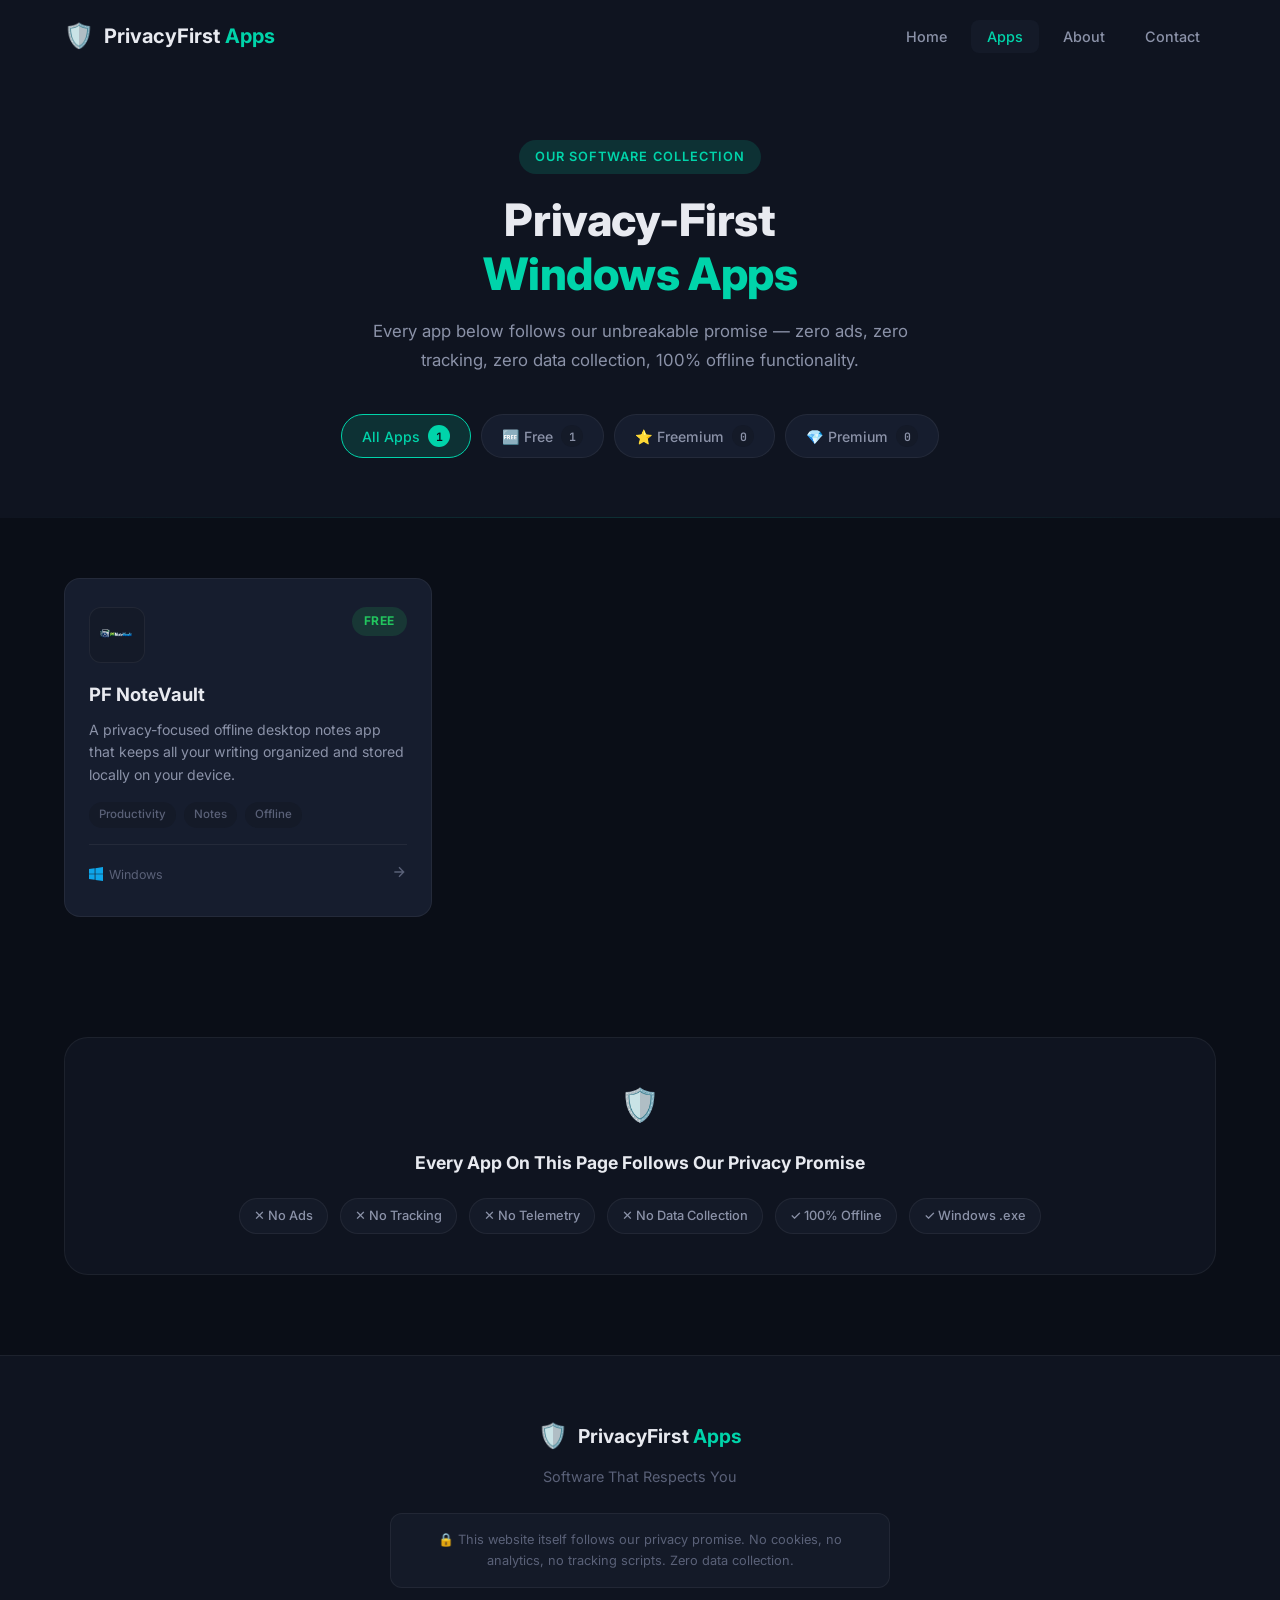
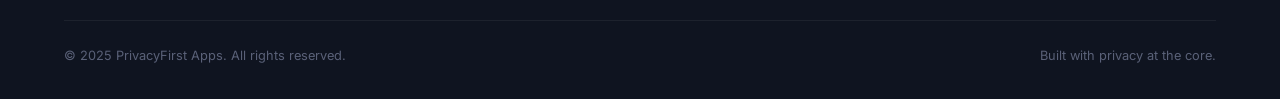
==== commit 5ad49249: "Update apps.html" ====
--- a/apps.html
+++ b/apps.html
@@ -109,56 +109,6 @@
                 ==========================================
                 -->
 
-                <!-- APP 2: EXAMPLE FREEMIUM APP -->
-                <a href="apps/sample-app-2.html" class="app-card" data-category="freemium">
-                    <div class="app-card-header">
-                        <div class="app-icon-wrapper">
-                            <span class="app-icon-emoji">🔒</span>
-                        </div>
-                        <span class="app-pricing freemium">Freemium</span>
-                    </div>
-                    <h3 class="app-name">Sample Password Vault</h3>
-                    <p class="app-short-desc">Store and manage your passwords securely, encrypted locally with AES-256. No cloud, no sync, no risk.</p>
-                    <div class="app-card-tags">
-                        <span class="app-tag">Security</span>
-                        <span class="app-tag">Encryption</span>
-                    </div>
-                    <div class="app-card-footer">
-                        <span class="app-platform">
-                            <svg width="14" height="14" viewBox="0 0 24 24" fill="currentColor"><path d="M0 3.449L9.75 2.1v9.451H0m10.949-9.602L24 0v11.4H10.949M0 12.6h9.75v9.451L0 20.699M10.949 12.6H24V24l-12.9-1.801"/></svg>
-                            Windows
-                        </span>
-                        <span class="app-card-arrow">
-                            <svg width="16" height="16" viewBox="0 0 24 24" fill="none" stroke="currentColor" stroke-width="2"><path d="M5 12h14M12 5l7 7-7 7"/></svg>
-                        </span>
-                    </div>
-                </a>
-
-                <!-- APP 3: EXAMPLE PAID APP -->
-                <a href="apps/sample-app-3.html" class="app-card" data-category="paid">
-                    <div class="app-card-header">
-                        <div class="app-icon-wrapper">
-                            <span class="app-icon-emoji">🎨</span>
-                        </div>
-                        <span class="app-pricing paid">$9.99</span>
-                    </div>
-                    <h3 class="app-name">Sample Image Editor</h3>
-                    <p class="app-short-desc">A powerful offline image editor with batch processing, filters, and format conversion. No subscription needed.</p>
-                    <div class="app-card-tags">
-                        <span class="app-tag">Creative</span>
-                        <span class="app-tag">Images</span>
-                    </div>
-                    <div class="app-card-footer">
-                        <span class="app-platform">
-                            <svg width="14" height="14" viewBox="0 0 24 24" fill="currentColor"><path d="M0 3.449L9.75 2.1v9.451H0m10.949-9.602L24 0v11.4H10.949M0 12.6h9.75v9.451L0 20.699M10.949 12.6H24V24l-12.9-1.801"/></svg>
-                            Windows
-                        </span>
-                        <span class="app-card-arrow">
-                            <svg width="16" height="16" viewBox="0 0 24 24" fill="none" stroke="currentColor" stroke-width="2"><path d="M5 12h14M12 5l7 7-7 7"/></svg>
-                        </span>
-                    </div>
-                </a>
-
             </div>
 
             <!-- EMPTY STATE (shows when filter has no results) -->
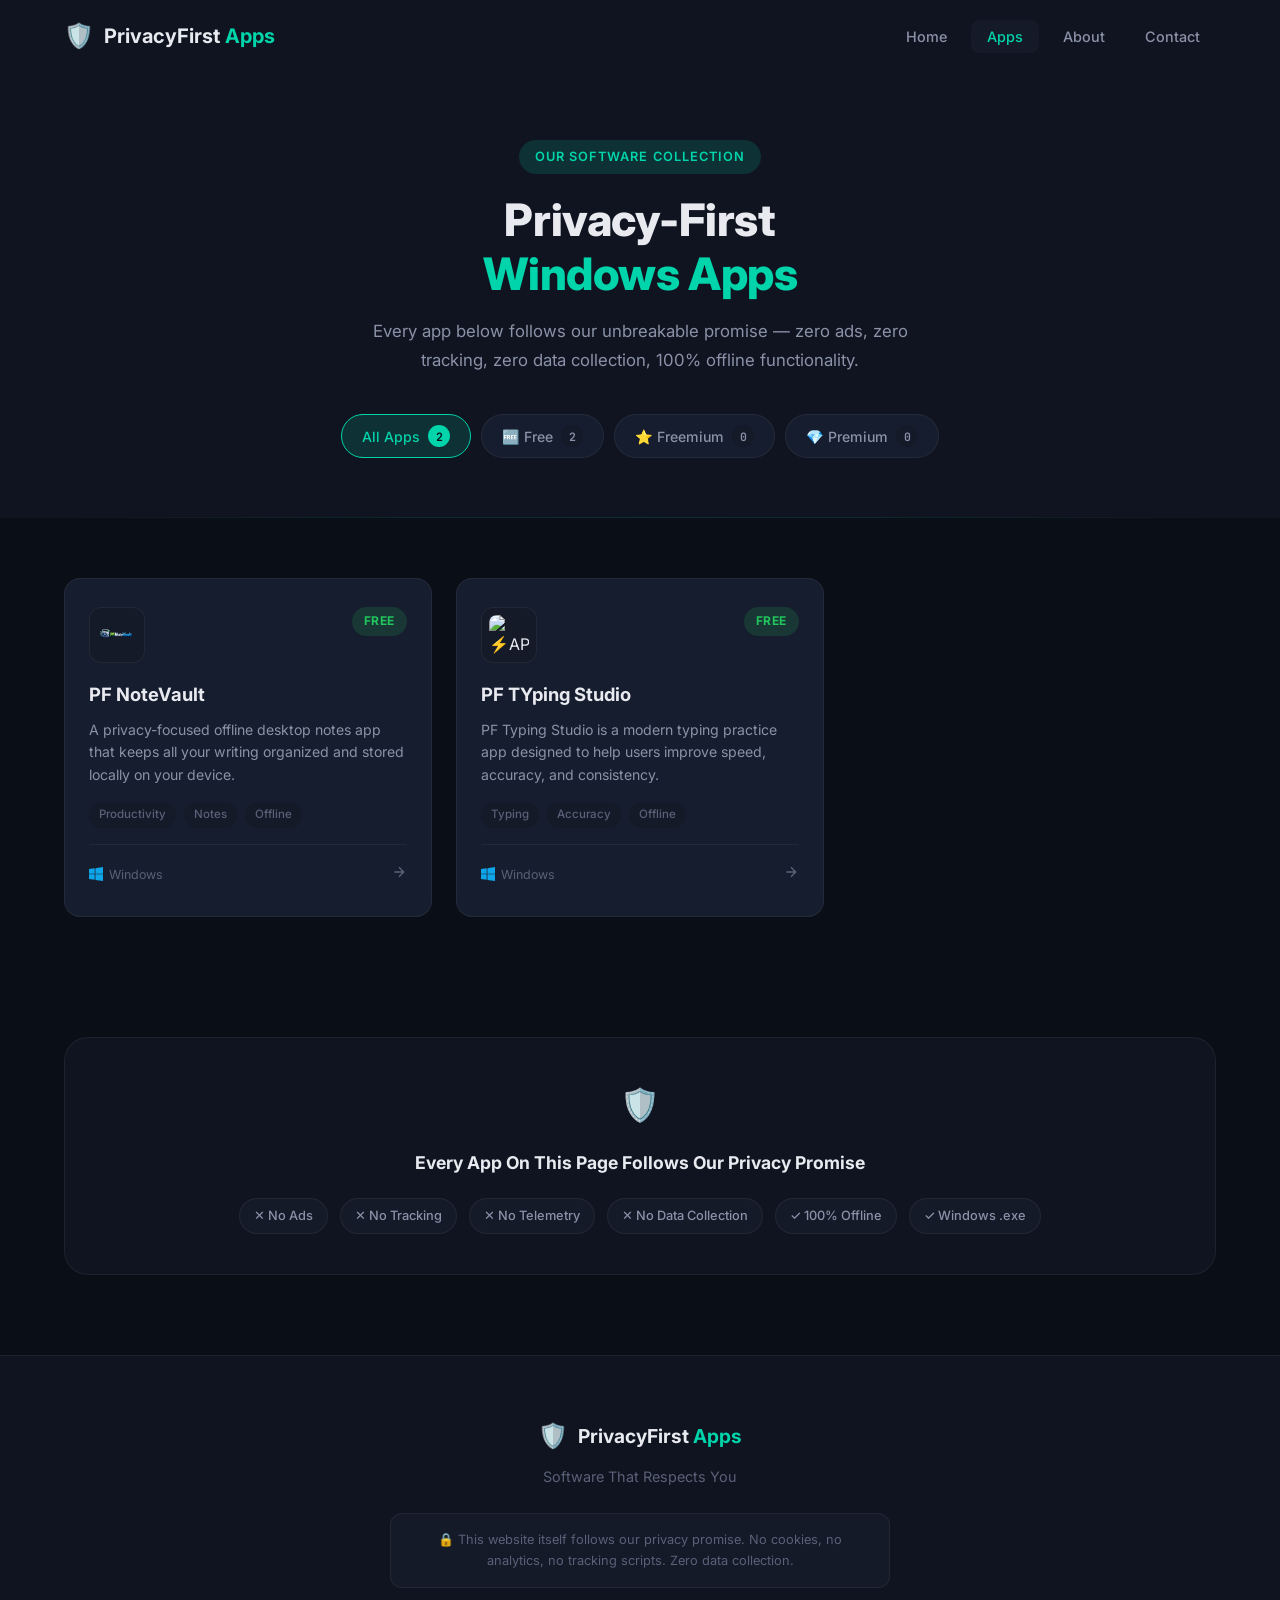
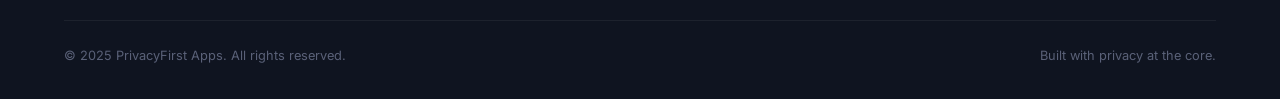
==== commit a990f2a2: "Update apps.html" ====
--- a/apps.html
+++ b/apps.html
@@ -99,6 +99,33 @@
                     </div>
                 </a>
 
+                <a href="apps/pf-notevault.html" class="app-card" data-category="free">
+                    <div class="app-card-header">
+                        <div class="app-icon-wrapper">
+                            <img src="assets/images/pf-typingstudio-icon.png" 
+                                 alt="⚡APP_NAME" 
+                                 style="width: 40px; height: 40px; border-radius: 8px;">
+                        </div>
+                        <span class="app-pricing free">Free</span>
+                    </div>
+                    <h3 class="app-name">PF TYping Studio</h3>
+                    <p class="app-short-desc">PF Typing Studio is a modern typing practice app designed to help users improve speed, accuracy, and consistency.</p>
+                    <div class="app-card-tags">
+                        <span class="app-tag">Typing</span>
+                        <span class="app-tag">Accuracy</span>
+                        <span class="app-tag">Offline</span>
+                    </div>
+                    <div class="app-card-footer">
+                        <span class="app-platform">
+                            <svg width="14" height="14" viewBox="0 0 24 24" fill="currentColor"><path d="M0 3.449L9.75 2.1v9.451H0m10.949-9.602L24 0v11.4H10.949M0 12.6h9.75v9.451L0 20.699M10.949 12.6H24V24l-12.9-1.801"/></svg>
+                            Windows
+                        </span>
+                        <span class="app-card-arrow">
+                            <svg width="16" height="16" viewBox="0 0 24 24" fill="none" stroke="currentColor" stroke-width="2"><path d="M5 12h14M12 5l7 7-7 7"/></svg>
+                        </span>
+                    </div>
+                </a>
+                
                 <!--
                 ==========================================
                 TO ADD MORE APPS LATER:
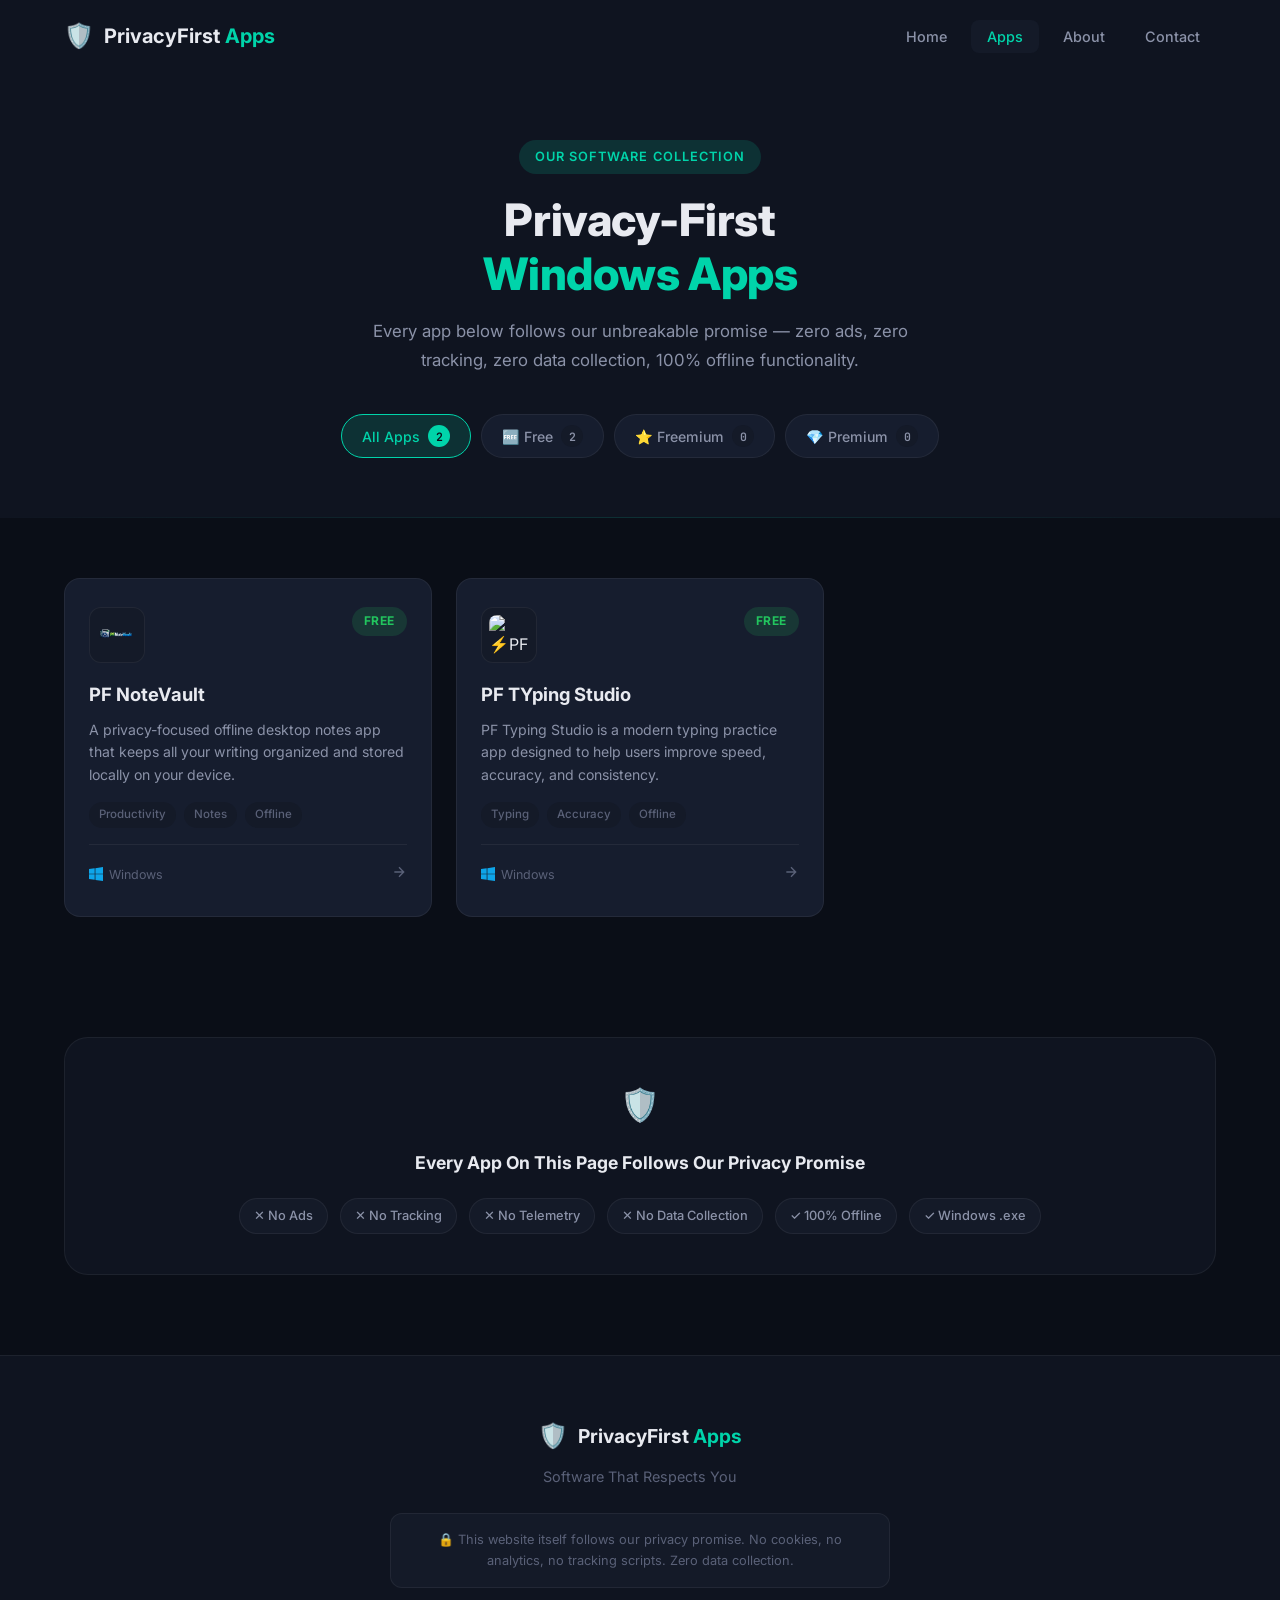
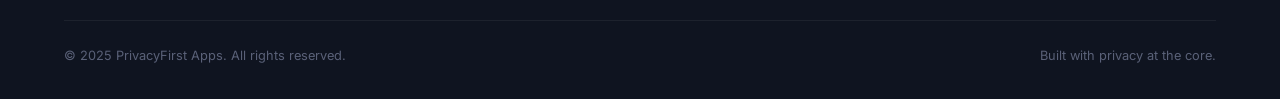
==== commit e5d80d0a: "Update apps.html" ====
--- a/apps.html
+++ b/apps.html
@@ -99,11 +99,11 @@
                     </div>
                 </a>
 
-                <a href="apps/pf-notevault.html" class="app-card" data-category="free">
+                <a href="apps/pf-typingstudio.html" class="app-card" data-category="free">
                     <div class="app-card-header">
                         <div class="app-icon-wrapper">
                             <img src="assets/images/pf-typingstudio-icon.png" 
-                                 alt="⚡APP_NAME" 
+                                 alt="⚡PF Typing Studio" 
                                  style="width: 40px; height: 40px; border-radius: 8px;">
                         </div>
                         <span class="app-pricing free">Free</span>
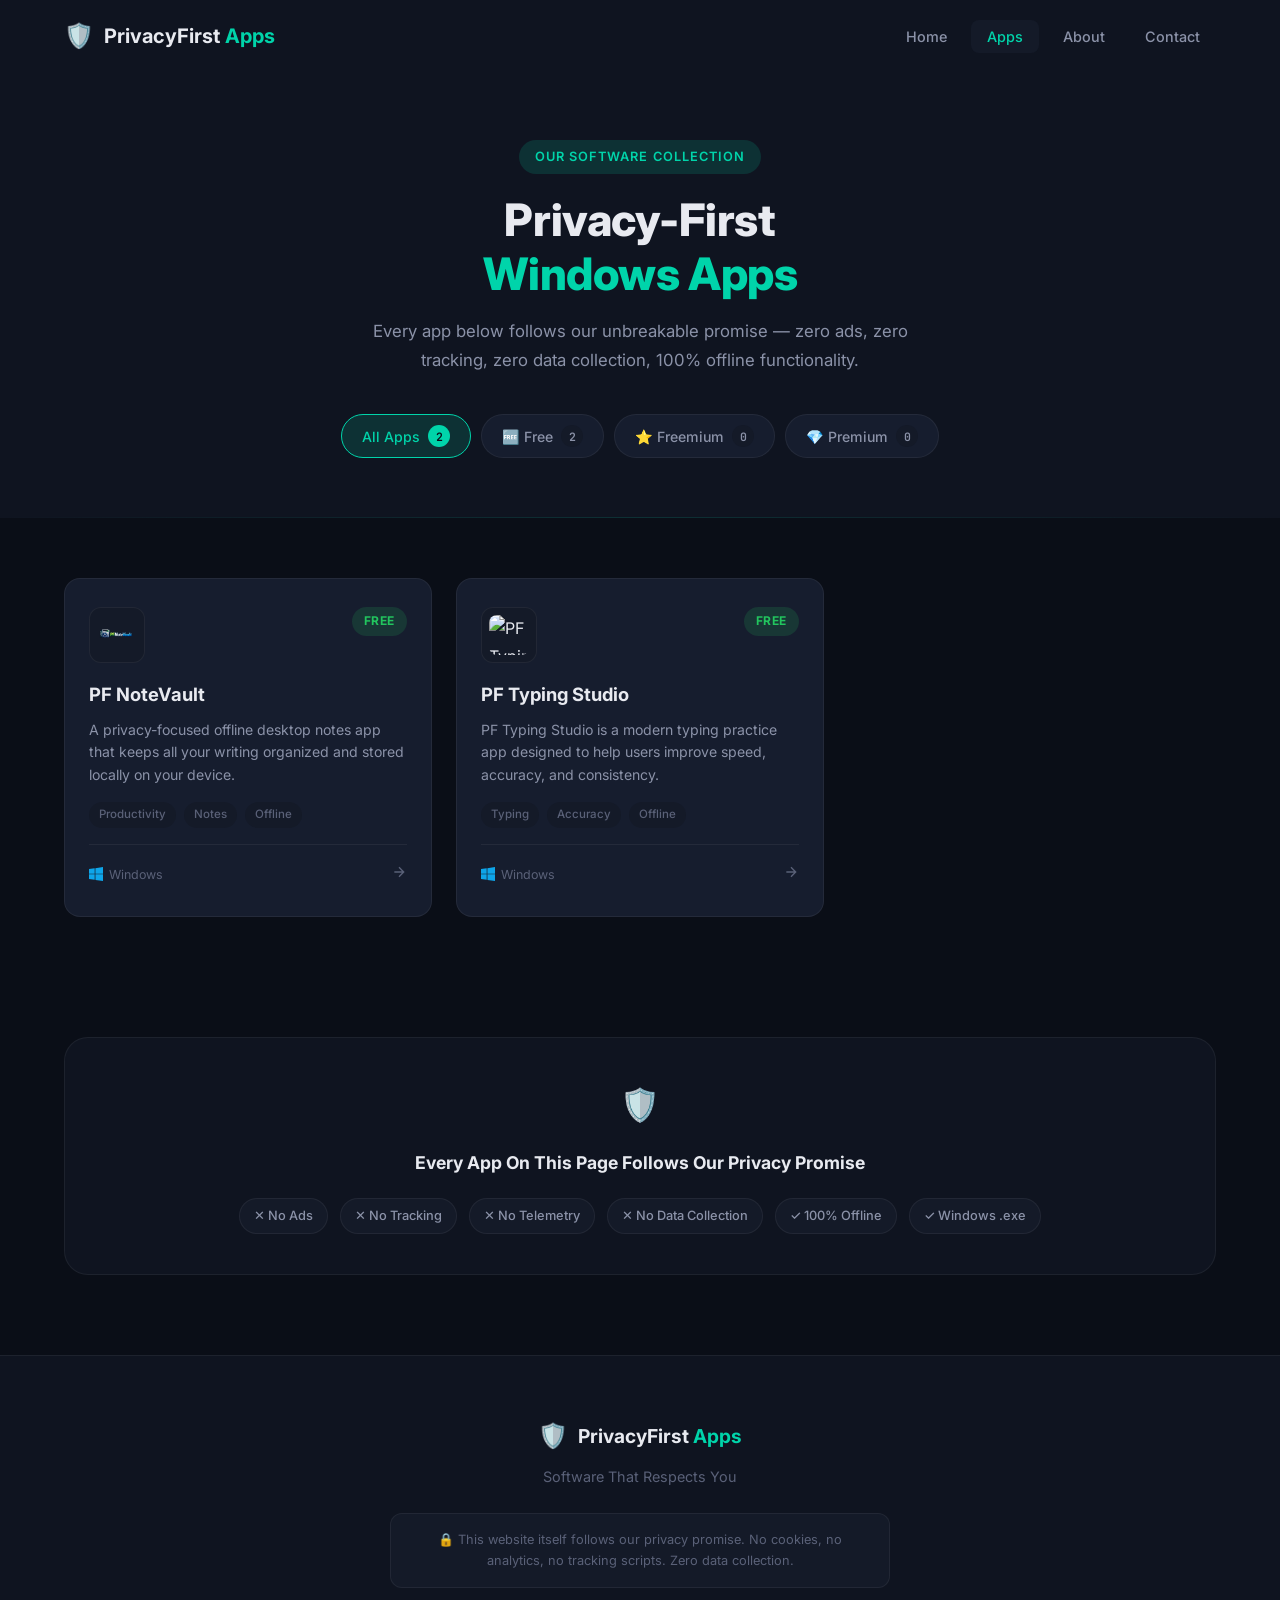
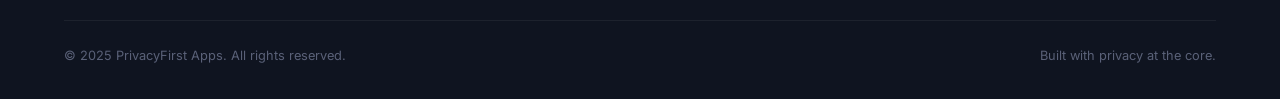
==== commit 44df57c0: "Update apps.html" ====
--- a/apps.html
+++ b/apps.html
@@ -103,12 +103,12 @@
                     <div class="app-card-header">
                         <div class="app-icon-wrapper">
                             <img src="assets/images/pf-typingstudio-icon.png" 
-                                 alt="⚡PF Typing Studio" 
+                                 alt="PF Typing Studio" 
                                  style="width: 40px; height: 40px; border-radius: 8px;">
                         </div>
                         <span class="app-pricing free">Free</span>
                     </div>
-                    <h3 class="app-name">PF TYping Studio</h3>
+                    <h3 class="app-name">PF Typing Studio</h3>
                     <p class="app-short-desc">PF Typing Studio is a modern typing practice app designed to help users improve speed, accuracy, and consistency.</p>
                     <div class="app-card-tags">
                         <span class="app-tag">Typing</span>
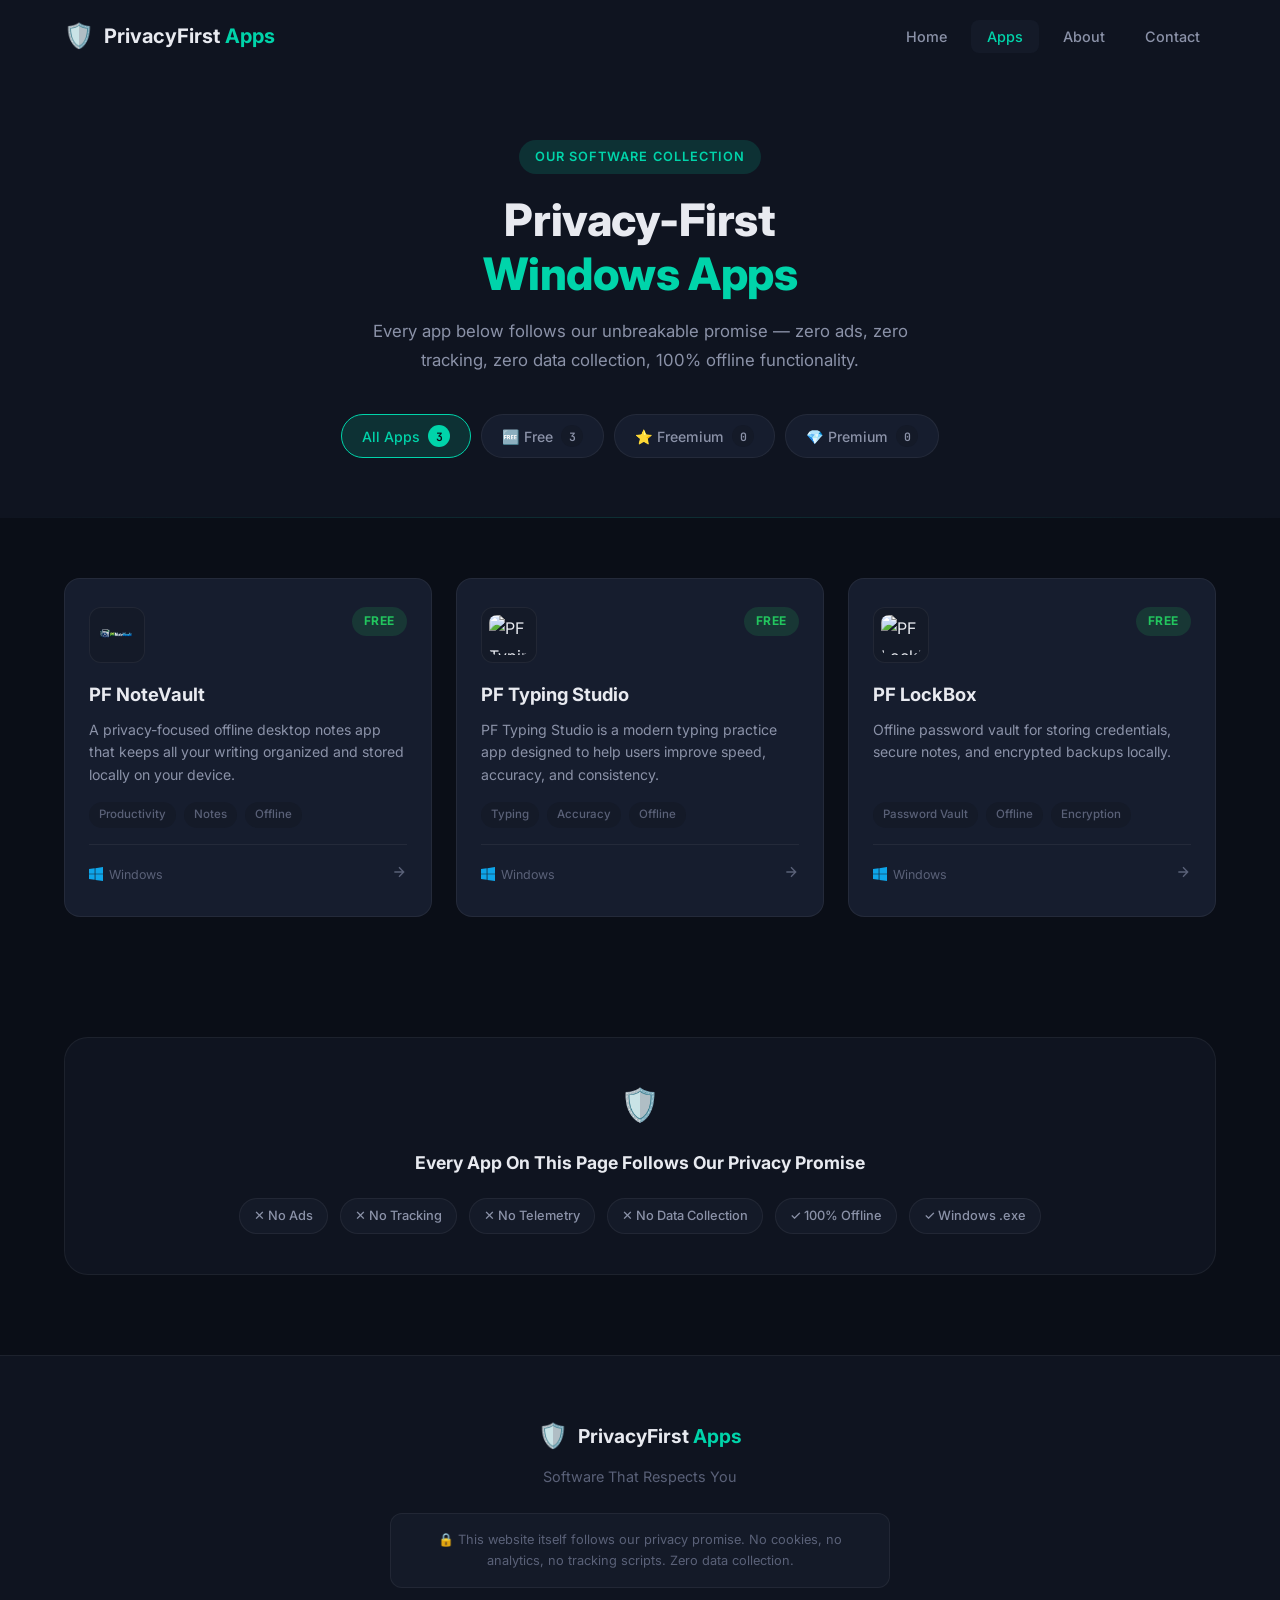
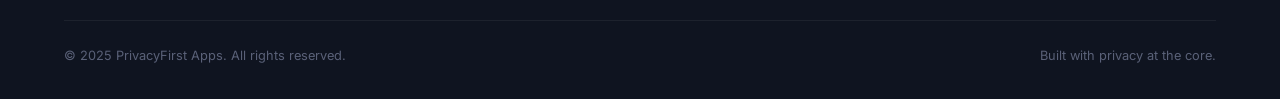
==== commit 06439c3a: "Update apps.html" ====
--- a/apps.html
+++ b/apps.html
@@ -125,7 +125,32 @@
                         </span>
                     </div>
                 </a>
-                
+                <a href="apps/pf-lockbox.html" class="app-card" data-category="free">
+    <div class="app-card-header">
+        <div class="app-icon-wrapper">
+            <img src="assets/images/pf-lockbox-icon.png" 
+                 alt="PF LockBox" 
+                 style="width: 40px; height: 40px; border-radius: 8px;">
+        </div>
+        <span class="app-pricing free">Free</span>
+    </div>
+    <h3 class="app-name">PF LockBox</h3>
+    <p class="app-short-desc">Offline password vault for storing credentials, secure notes, and encrypted backups locally.</p>
+    <div class="app-card-tags">
+        <span class="app-tag">Password Vault</span>
+        <span class="app-tag">Offline</span>
+        <span class="app-tag">Encryption</span>
+    </div>
+    <div class="app-card-footer">
+        <span class="app-platform">
+            <svg width="14" height="14" viewBox="0 0 24 24" fill="currentColor"><path d="M0 3.449L9.75 2.1v9.451H0m10.949-9.602L24 0v11.4H10.949M0 12.6h9.75v9.451L0 20.699M10.949 12.6H24V24l-12.9-1.801"/></svg>
+            Windows
+        </span>
+        <span class="app-card-arrow">
+            <svg width="16" height="16" viewBox="0 0 24 24" fill="none" stroke="currentColor" stroke-width="2"><path d="M5 12h14M12 5l7 7-7 7"/></svg>
+        </span>
+    </div>
+</a>
                 <!--
                 ==========================================
                 TO ADD MORE APPS LATER:
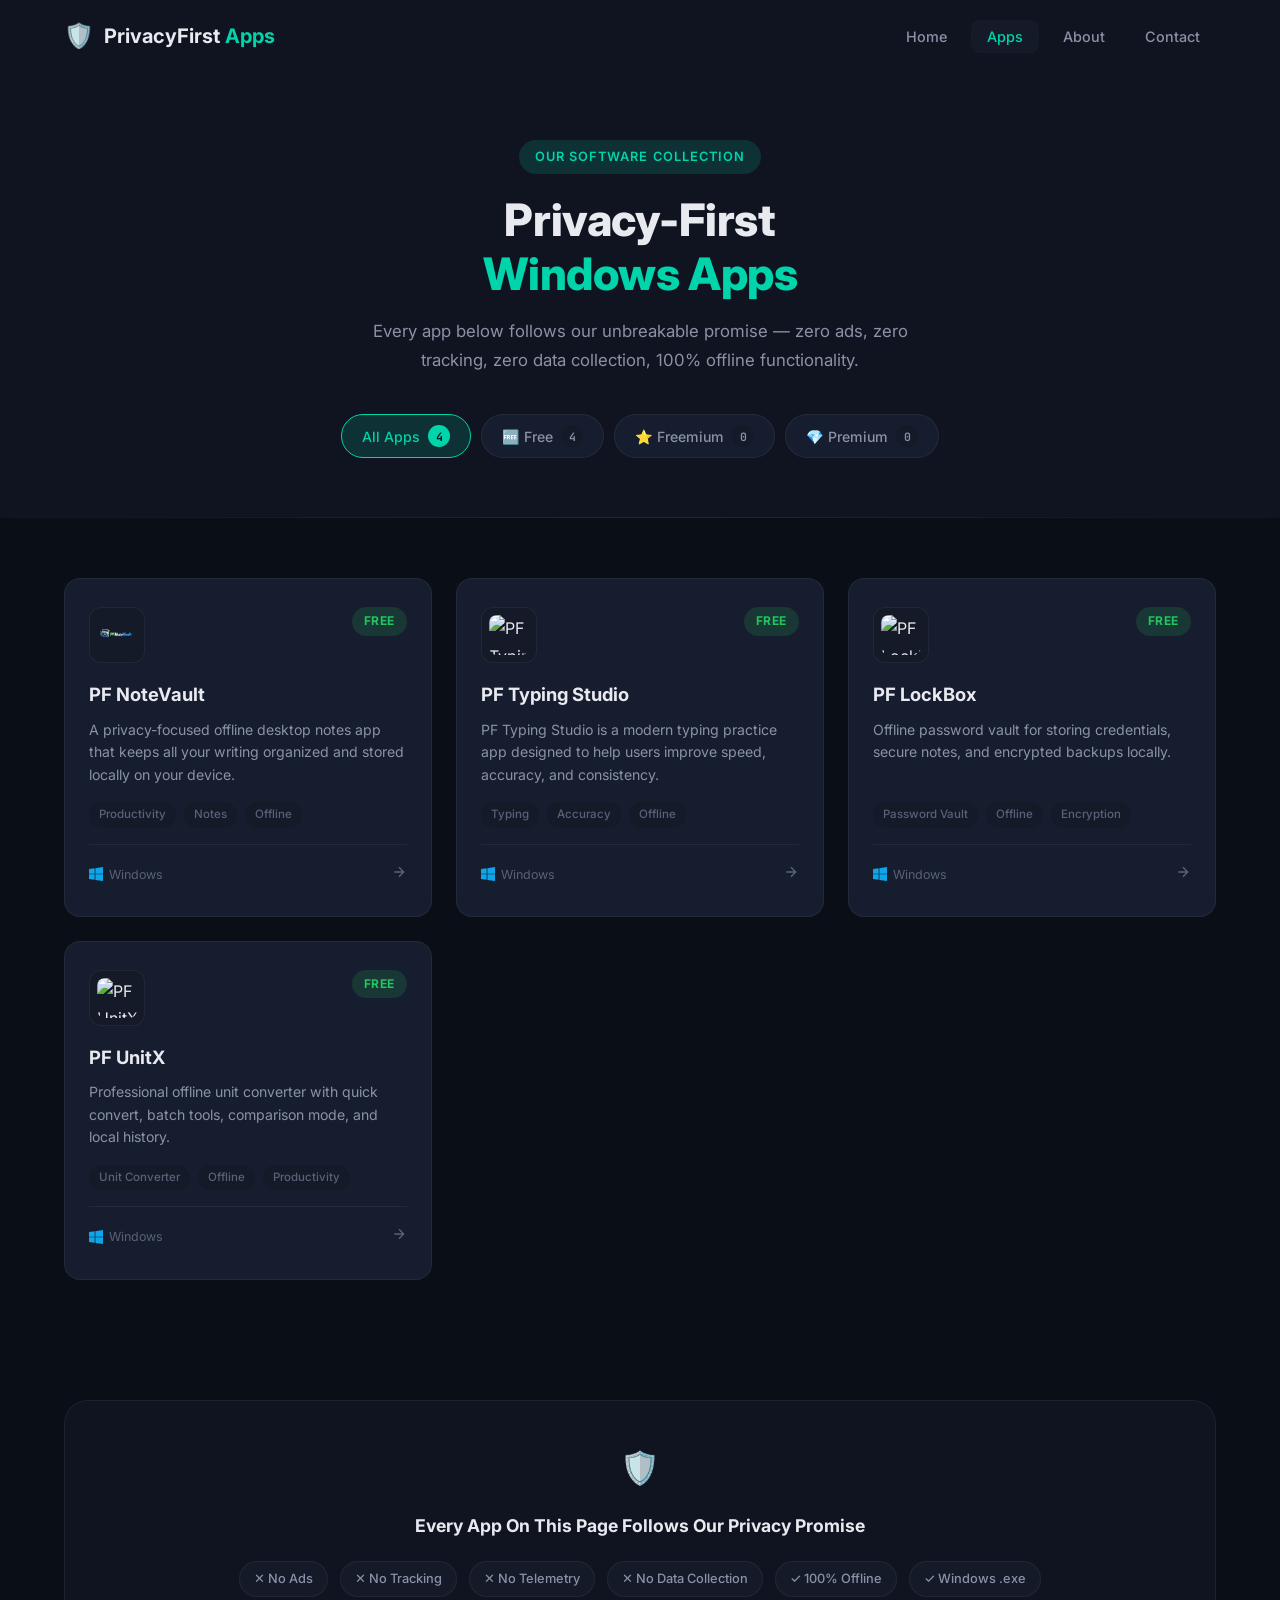
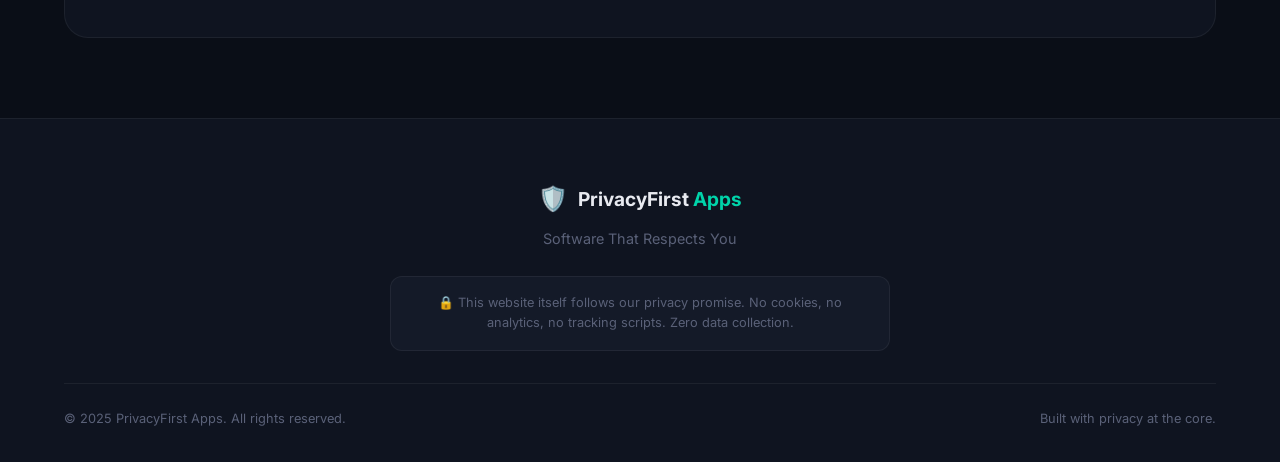
==== commit 8c1e1887: "Update apps.html" ====
--- a/apps.html
+++ b/apps.html
@@ -151,6 +151,32 @@
         </span>
     </div>
 </a>
+                <a href="apps/pf-unitx.html" class="app-card" data-category="free">
+    <div class="app-card-header">
+        <div class="app-icon-wrapper">
+            <img src="assets/images/pf-unitx-icon.png" 
+                 alt="PF UnitX" 
+                 style="width: 40px; height: 40px; border-radius: 8px;">
+        </div>
+        <span class="app-pricing free">Free</span>
+    </div>
+    <h3 class="app-name">PF UnitX</h3>
+    <p class="app-short-desc">Professional offline unit converter with quick convert, batch tools, comparison mode, and local history.</p>
+    <div class="app-card-tags">
+        <span class="app-tag">Unit Converter</span>
+        <span class="app-tag">Offline</span>
+        <span class="app-tag">Productivity</span>
+    </div>
+    <div class="app-card-footer">
+        <span class="app-platform">
+            <svg width="14" height="14" viewBox="0 0 24 24" fill="currentColor"><path d="M0 3.449L9.75 2.1v9.451H0m10.949-9.602L24 0v11.4H10.949M0 12.6h9.75v9.451L0 20.699M10.949 12.6H24V24l-12.9-1.801"/></svg>
+            Windows
+        </span>
+        <span class="app-card-arrow">
+            <svg width="16" height="16" viewBox="0 0 24 24" fill="none" stroke="currentColor" stroke-width="2"><path d="M5 12h14M12 5l7 7-7 7"/></svg>
+        </span>
+    </div>
+</a>
                 <!--
                 ==========================================
                 TO ADD MORE APPS LATER:
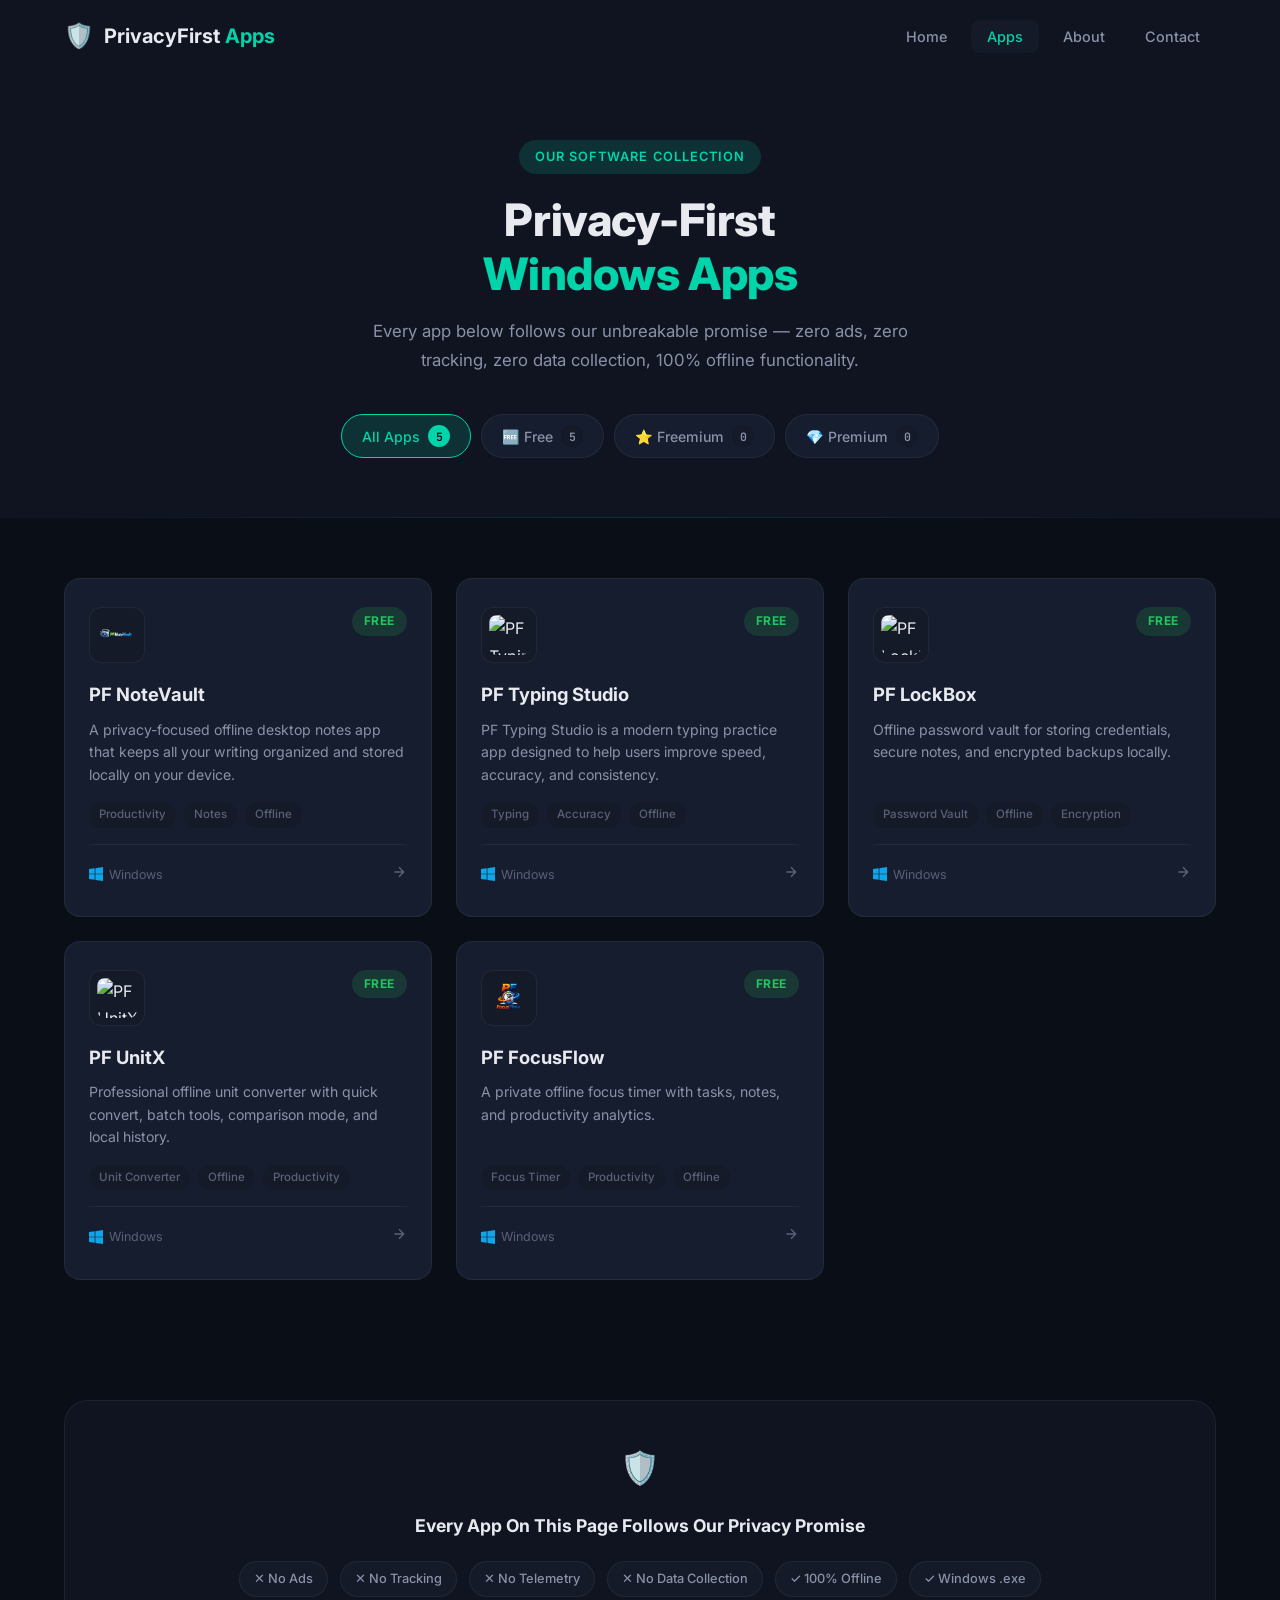
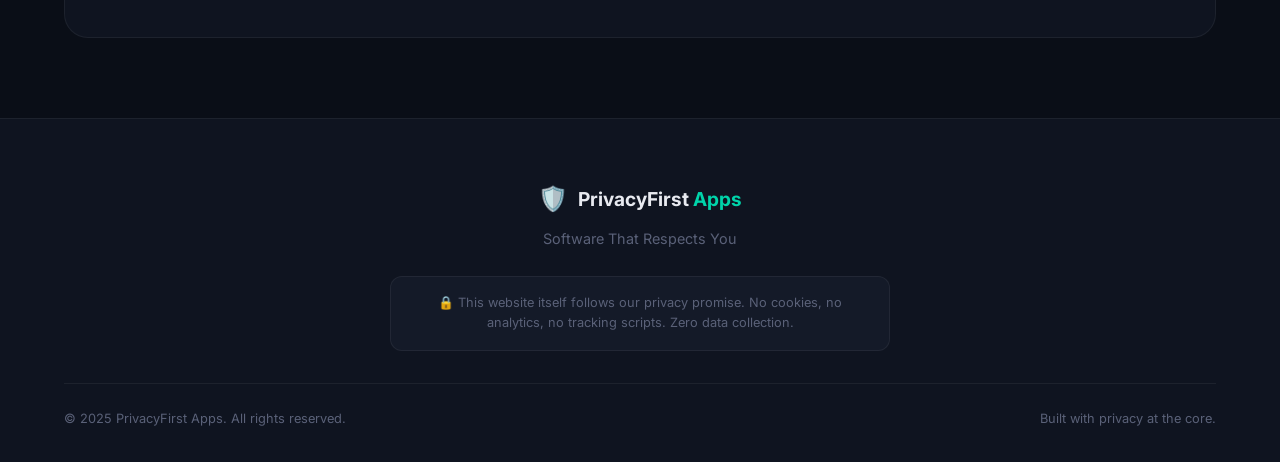
==== commit dd0e09b1: "Update apps.html" ====
--- a/apps.html
+++ b/apps.html
@@ -177,6 +177,32 @@
         </span>
     </div>
 </a>
+                <a href="apps/pf-focusflow.html" class="app-card" data-category="free">
+    <div class="app-card-header">
+        <div class="app-icon-wrapper">
+            <img src="assets/images/pf-focusflow-icon.png" 
+                 alt="PF FocusFlow" 
+                 style="width: 40px; height: 40px; border-radius: 8px;">
+        </div>
+        <span class="app-pricing free">Free</span>
+    </div>
+    <h3 class="app-name">PF FocusFlow</h3>
+    <p class="app-short-desc">A private offline focus timer with tasks, notes, and productivity analytics.</p>
+    <div class="app-card-tags">
+        <span class="app-tag">Focus Timer</span>
+        <span class="app-tag">Productivity</span>
+        <span class="app-tag">Offline</span>
+    </div>
+    <div class="app-card-footer">
+        <span class="app-platform">
+            <svg width="14" height="14" viewBox="0 0 24 24" fill="currentColor"><path d="M0 3.449L9.75 2.1v9.451H0m10.949-9.602L24 0v11.4H10.949M0 12.6h9.75v9.451L0 20.699M10.949 12.6H24V24l-12.9-1.801"/></svg>
+            Windows
+        </span>
+        <span class="app-card-arrow">
+            <svg width="16" height="16" viewBox="0 0 24 24" fill="none" stroke="currentColor" stroke-width="2"><path d="M5 12h14M12 5l7 7-7 7"/></svg>
+        </span>
+    </div>
+</a>
                 <!--
                 ==========================================
                 TO ADD MORE APPS LATER:
